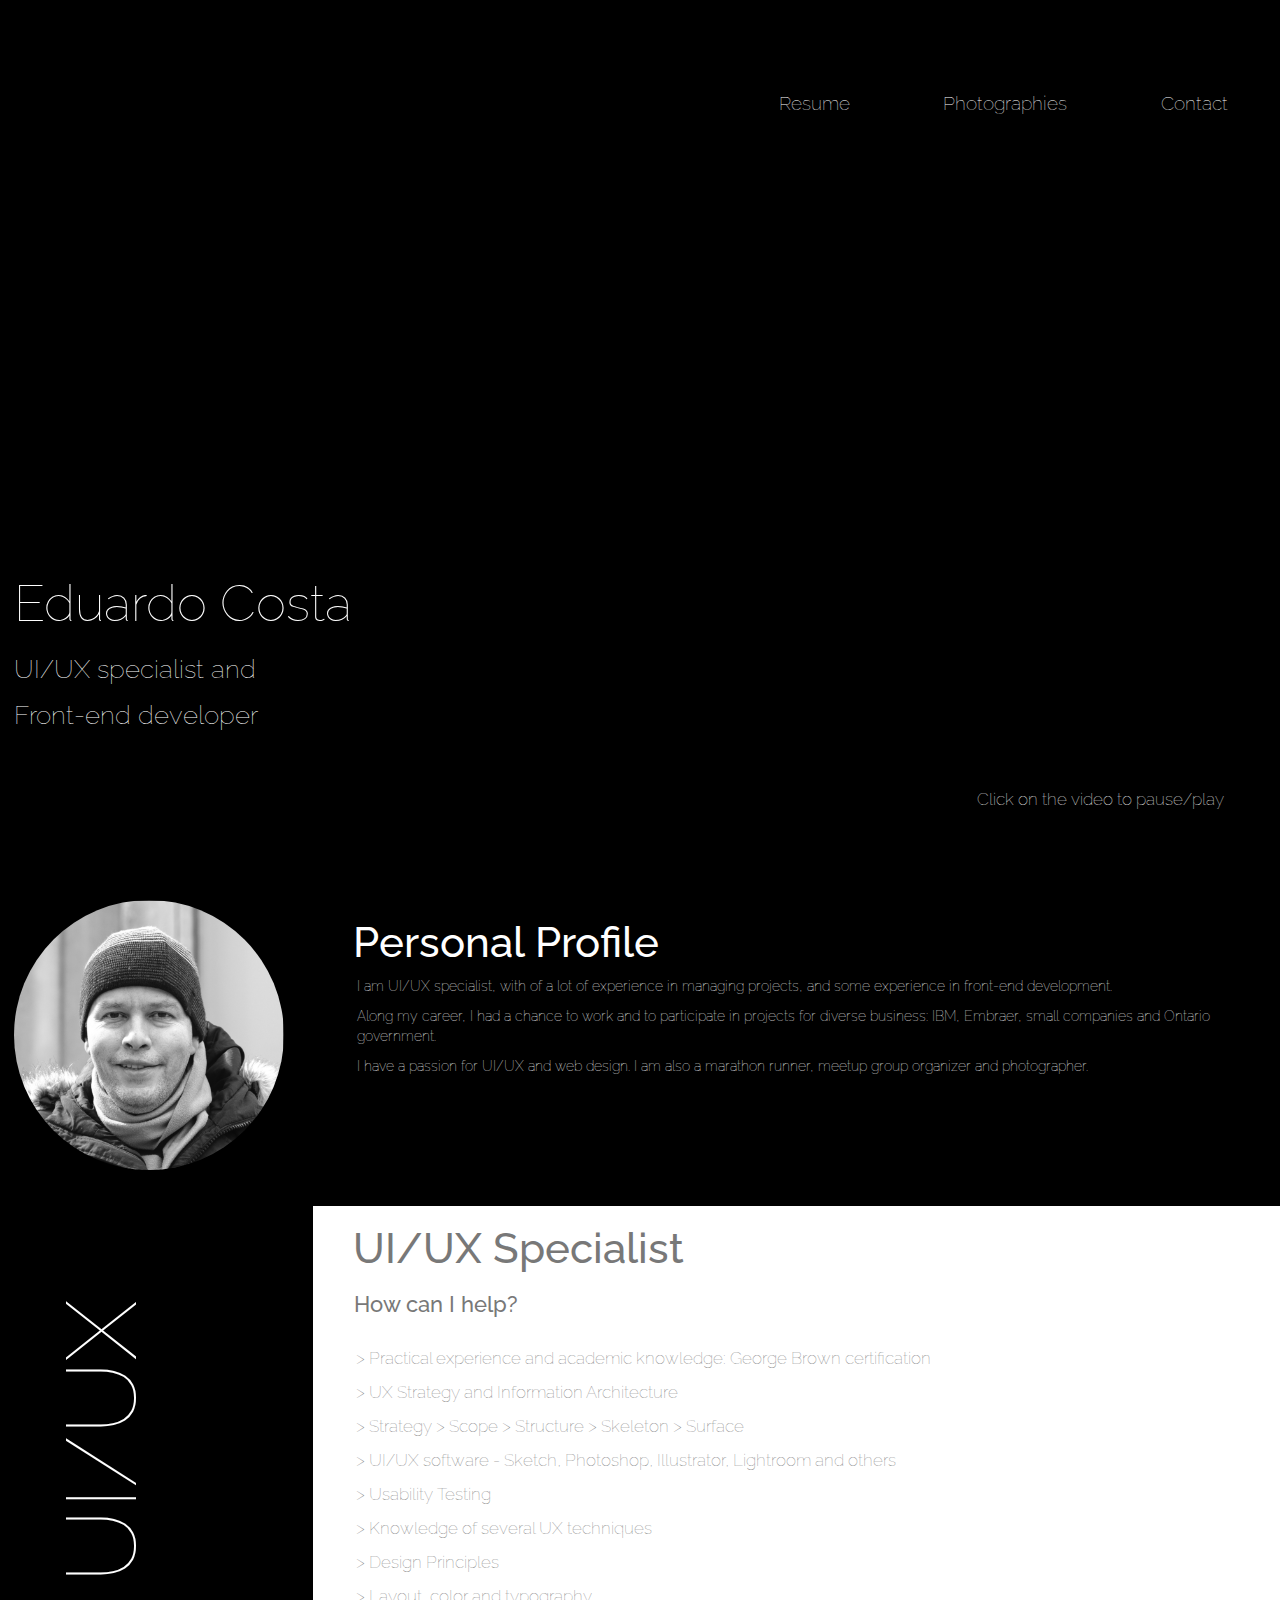
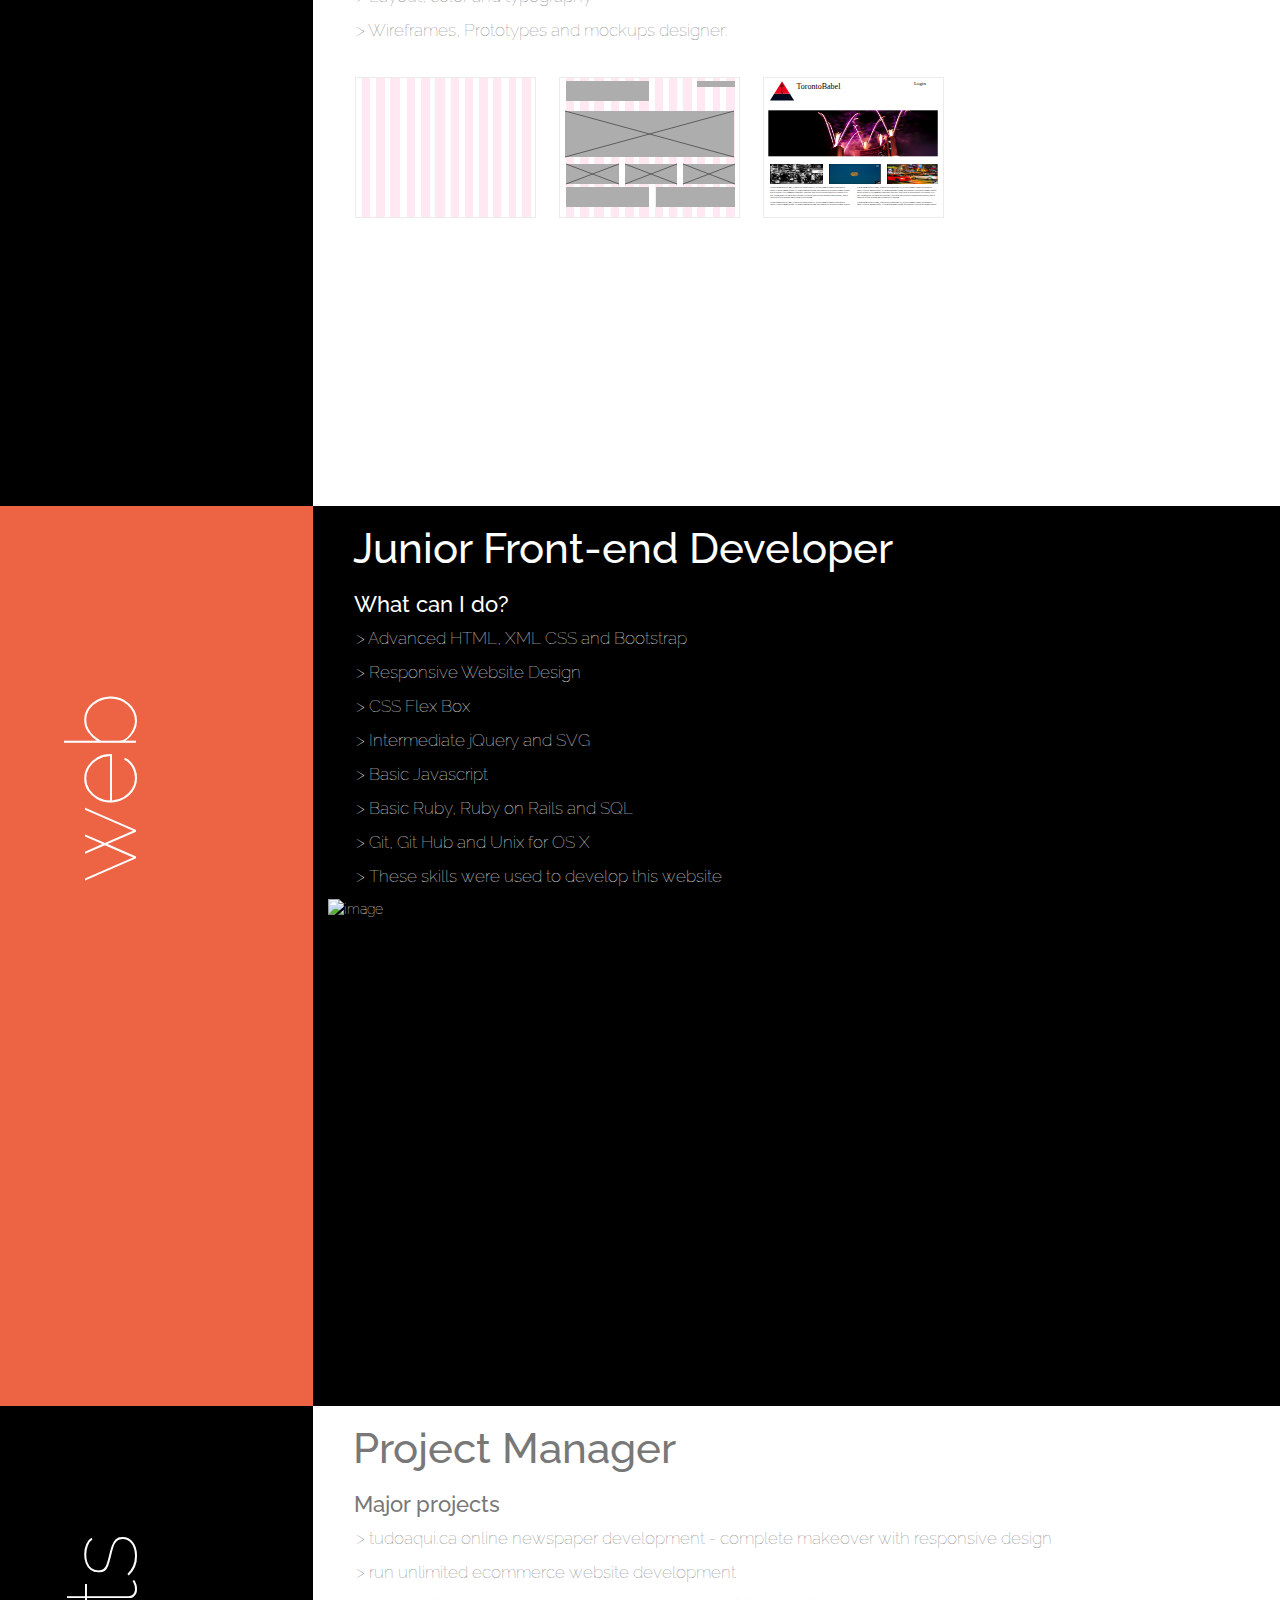
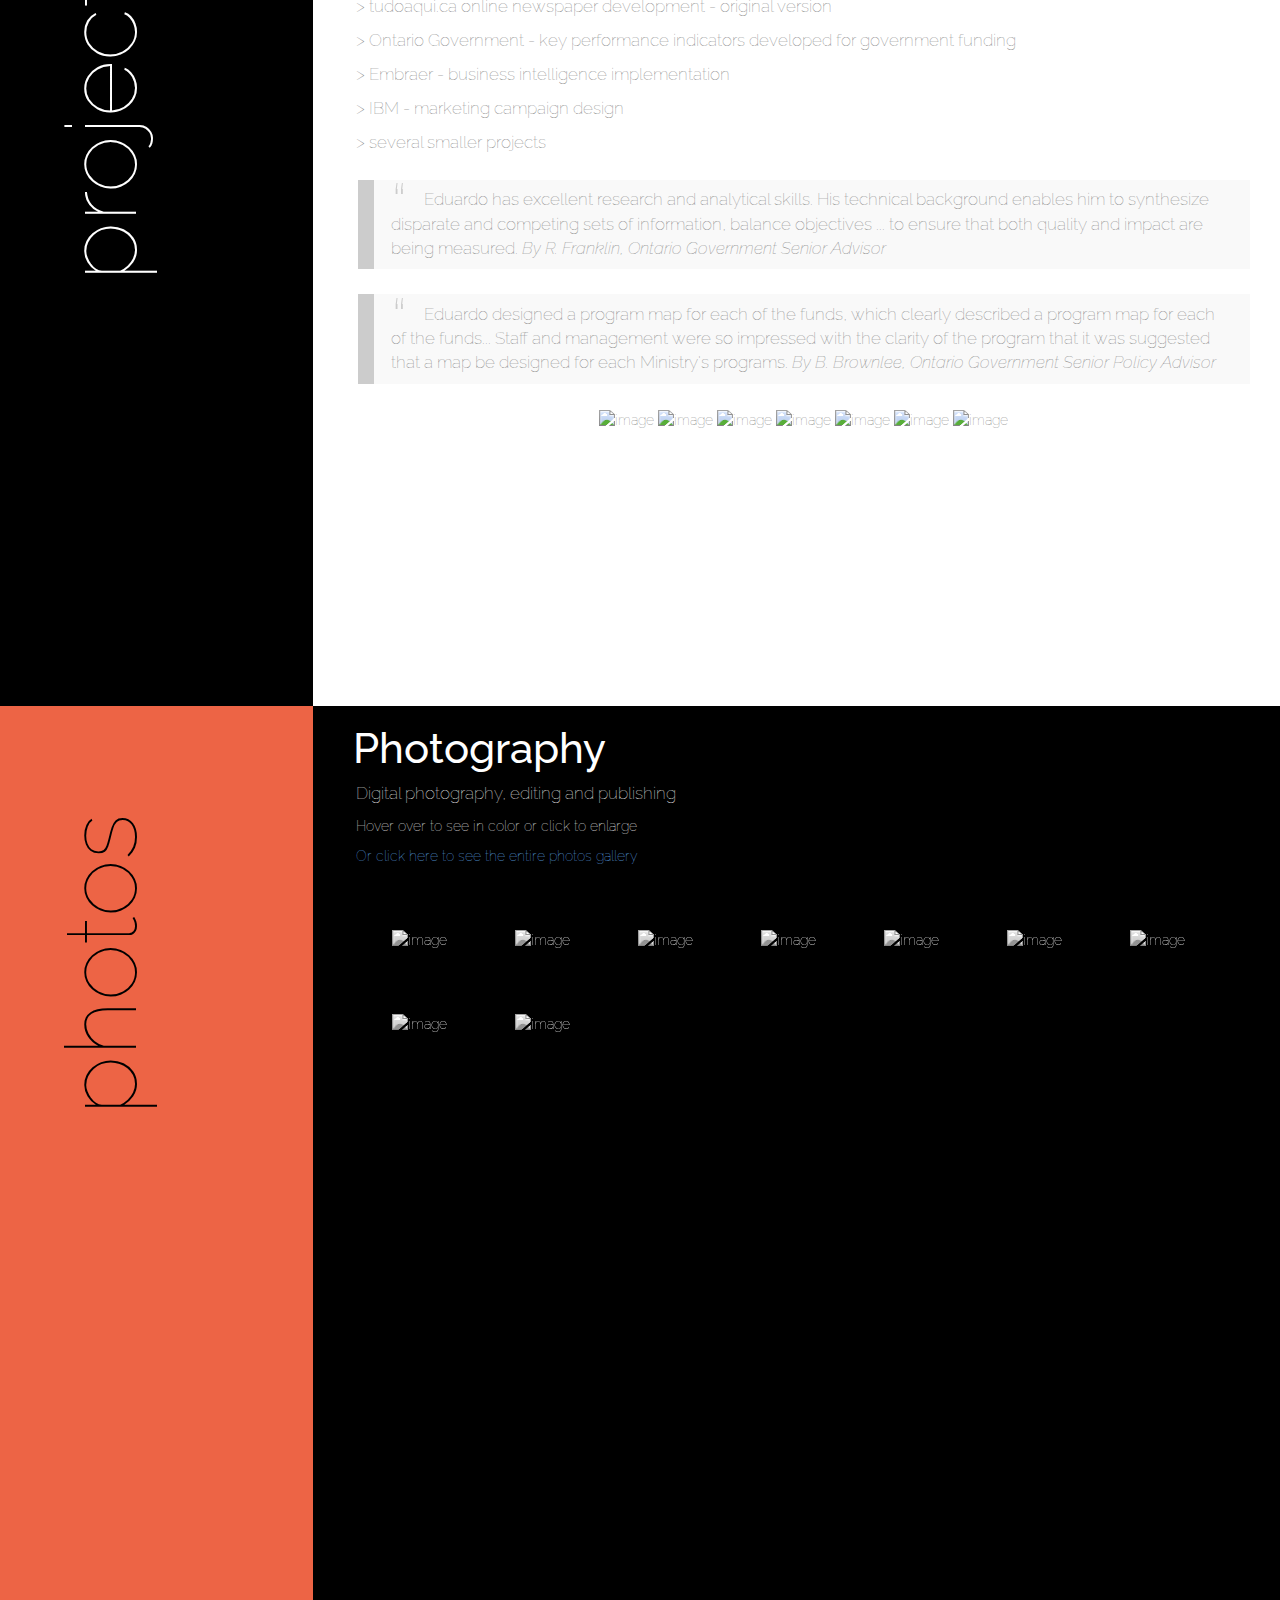
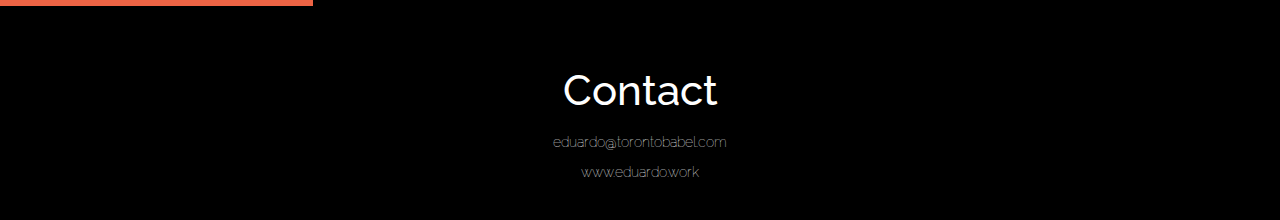
==== index.html @ 37582f2c "Final versions of index.html and photography.html" ====
<!DOCTYPE html PUBLIC "-//W3C//DTD XHTML 1.0 Transitional//EN" "http://www.w3.org/TR/xhtml1/DTD/xhtml1-transitional.dtd">
<html xmlns="http://www.w3.org/1999/xhtml">
<head>
<meta http-equiv="Content-Type" content="text/html; charset=UTF-8" />
<meta name="viewport" content="width=device-width, initial-scale=1.0">

<script src="https://maxcdn.bootstrapcdn.com/bootstrap/3.3.7/js/bootstrap.min.js" integrity="sha384-Tc5IQib027qvyjSMfHjOMaLkfuWVxZxUPnCJA7l2mCWNIpG9mGCD8wGNIcPD7Txa" crossorigin="anonymous"></script>

<script src="https://ajax.googleapis.com/ajax/libs/jquery/3.1.1/jquery.min.js"></script>

<script src="js/main.js"></script>
<script src="js/photos.js"></script>
<script src="js/modals.js"></script>

<!-- <link rel="stylesheet" type="text/css" href="css/reset.css"> -->
<link rel="stylesheet" type="text/css" href="css/normalize.css">

<link rel="stylesheet" type="text/css" href="https://maxcdn.bootstrapcdn.com/bootstrap/3.3.7/css/bootstrap.min.css">
<link rel="stylesheet" type="text/css" href="css/bootstrap.min.css">
<link rel="stylesheet" type="text/css" href="css/stylesIndex.css">

<title>Eduardo Costa</title>
</head>
<body>



<div id="content">


<!-- ============HEADER======================= -->

<header>
	<div id="videoContainer">
		<video autoplay id="bgvid" loop muted>
  		<source src="assets/videos/office2.webm" type="video/webm">
  		<source src="assets/videos/office2.mp4" type="video/mp4">
		</video>		
	</div>
 

<!-- ============NAV======================= --> 
	<div class="navBAR">
		<div class="row">
			<div class="navLink"><a href="resume.html">Resume</a></div>		
			<div class="navLink"><a href="photography.html">Photographies</a></div>
			<div class="navLink"><a href="#contact">Contact</a></div> 		
		</div>
	</div> 
	
	<div id="titles">
		<p id="namePro">Eduardo Costa</p>
		<p class="nameTitlePro">UI/UX specialist and</p>
		<p class="nameTitlePro">Front-end developer</p>
	</div>
	
	<div id="playvid">Click on the video to pause/play</div>
</header>

<!-- ============PROFILE======================= -->

<section>	
<div class="container">	  
    <div class="row">
	    <div class="col-md-3" id="aside1">
			<img class="img-circle img-responsive" alt="profile" src="assets/images/profile2b.png"/>
		</div> 
		
		<div class="col-md-9" id="page-profile">
			<h2>Personal Profile</h2> 
				<div class="profileText"> 
					<p>I am UI/UX specialist, with of a lot of experience in managing projects, and some experience in front-end development.</p>
					<p>Along my career, I had a chance to work and to participate in projects for diverse business: IBM, Embraer, small companies and Ontario government.</p>
					<p>I have a passion for UI/UX and web design. I am also a marathon runner, meetup group organizer and photographer.</p> 
	        	</div>
	    </div> 
    </div> 
</did>

</section> 
    <!-- profile ends -->
    <!-- UI/UX begins -->
    

 
    
<section>


<div class="container">    
	<div class="row">
		<div class="col-md-3 forceHide" id="aside2"> 	
								<div class="forceHide"><svg width="100%" viewBox="0 0 500 800"><text x="-375" y="230" fill="white" font-size = "150" transform="rotate(-90,100,100)">UI/UX</text></svg></div>
		</div>



		<div class="col-md-9" id="page-UX"> 	
		 
	        			<h2>UI/UX Specialist</h2>
							  <h3>How can I help?</h3>
		</br>
							  <p class="keywords">> Practical experience and academic knowledge: George Brown certification</p>
							  <p class="keywords">> UX Strategy and Information Architecture</p>
							  
							  <p class="keywords">> Strategy > Scope > Structure > Skeleton > Surface</p>
							  <p class="keywords">> UI/UX software - Sketch, Photoshop, Illustrator, Lightroom and others</p>	
							  
							  <p class="keywords">> Usability Testing</p>								  	
							  <p class="keywords">> Knowledge of several UX techniques</p>					     	

							  <p class="keywords">> Design Principles</p>
							  <p class="keywords">> Layout, color and typography</p>						  
							  <p class="keywords">> Wireframes, Prototypes and mockups designer:</p>
							  <img id="wireframe" src="assets/images/wireframe.svg" alt="image">
							  <img id="wireframe2" src="assets/images/wireframe2.svg" alt="image">
							  <img id="prototype" src="assets/images/prototype.svg" alt="image">
							  </br>
				   		

							  </br>
				   		  

	  </div>

	</div>
</div>
</section>
  
    <!-- UI/UX ends -->   
    <!-- Web begins -->
    



<section>
<div class="container">    
	<div class="row">
		<div class="col-md-3 col-sm-12 col-sx-12" id="aside3"> 	
		<svg width="100%" viewBox="0 0 500 800"><text x="-375" y="230" fill="white" font-size = "150" transform="rotate(-90,100,100)">web</text></svg>
		</div>
	
		<div class="col-md-9 col-sm-12 col-sx-12" id="page-web"> 	
		    <h2>Junior Front-end Developer</h2>
	        <h3>What can I do?</h3>
	        
				<p class="keywords">> Advanced HTML, XML CSS and Bootstrap</p>
				<p class="keywords">> Responsive Website Design</p>				
				<p class="keywords">> CSS Flex Box</p>											  	
				<p class="keywords">> Intermediate jQuery and SVG</p>
				<p class="keywords">> Basic Javascript</p>
				<p class="keywords">> Basic Ruby, Ruby on Rails and SQL</p>				
				<p class="keywords">> Git, Git Hub and Unix for OS X</p>												     	
				<p class="keywords">> These skills were used to develop this website</p>
	        
				<img id="icons" class="img-responsive" src="assets/images/icons.svg" alt="image">
		          
		</div>

	</div>
</div>
</section>







  <!-- Web ends -->
  
  <!-- Project begins -->


<section>
<div class="container">    
	<div class="row">
		<div class="col-md-3" id="aside4"> 	
		<svg width="100%" viewBox="0 0 500 800"><text x="-525" y="230" fill="white" font-size = "150" transform="rotate(-90,100,100)">projects</text></svg>	
		</div>
	
		<div class="col-md-9" id="page-project"> 	
		    <h2>Project Manager</h2>
	        <h3>Major projects</h3> 

				<p class="keywords">> tudoaqui.ca online newspaper development - complete makeover with responsive design</p>	
				<p class="keywords">> run unlimited ecommerce website development</p>	
				<p class="keywords">> tudoaqui.ca online newspaper development - original version</p>	
				<p class="keywords">> Ontario Government - key performance indicators developed for government funding</p>	
				<p class="keywords">> Embraer - business intelligence implementation</p>
				<p class="keywords">> IBM - marketing campaign design</p>					
				<p class="keywords">> several smaller projects</p>	
 
 
 
        
	        <blockquote>Eduardo has excellent research and analytical skills. His technical background enables him to synthesize disparate and competing sets of information, balance objectives ... to ensure that both quality and impact are being measured. <cite>By R. Franklin, Ontario Government Senior Advisor</cite></blockquote>
	        
	        <blockquote>Eduardo designed a program map for each of the funds, which clearly described a program map for each of the funds... Staff and management were so impressed with the clarity of the program that it was suggested that a map be designed for each Ministry's programs. <cite>By B. Brownlee, Ontario Government Senior Policy Advisor</cite></blockquote>
	       
			<div class="row projectImagesGroup">
				<img class="projectImages" src="assets/images/cardSorting.jpg" alt="image">
				<img class="projectImages" src="assets/images/tudoaqui.png" alt="image">
				<img class="projectImages" src="assets/images/icelandOne.png" alt="image">
				<img class="projectImages" src="assets/images/calc.png" alt="image">
				<img class="projectImages" src="assets/images/salao.png" alt="image">
				<img class="projectImages" src="assets/images/wot.png" alt="image">
				<img class="projectImages" src="assets/images/rununlimited.png" alt="image">				
				
				
				
				
				
				
			</div>
	        
<!-- 	        <blockquote>His professional attitude was marked by enthusiasm and objectivity, delivering works designated to him quickly and with quality.	          <cite>By N. Salgado, Embraer Corporate Planning Director</cite></blockquote> -->
        
	        
	        		          
		</div>

	</div>
</div>

</section>    

 <!-- Project ends -->
  
 <!-- photography begins -->

 
 
<section>

<div class="container">    
	<div class="row">
		<div class="col-md-3" id="aside5"> 	
			<svg width="100%" viewBox="0 0 500 800"><text x="-425" y="230" fill="black" font-size = "150" transform="rotate(-90,100,100)">photos</text></svg>	          
		</div>
	
		<div class="col-md-9"> 	
			   
		  <div class="container">
			  <div class="row">
			    <div class="col-md-9" id="page-photo"> 	  
					<h2>Photography</h2>
		
					<p class="keywords">Digital photography, editing and publishing</p>
		
					<p id="photoInstruction">Hover over to see in color or click to enlarge</p>
					<p id="linkToGallery"><a href="photography.html">Or click here to see the entire photos gallery</a></p>
		
		
					<div id="galleryB">
						<img class="photoA photos PhotosOneColumn" id="myImg1" src="assets/portfolio/selected/_DSC5701.jpg" alt="image">
						<div id="myModal1" class="modal">
						  <span class="close">&times;</span>
						  <img class="modal-content" id="img01">
						  <div id="caption"></div>
						</div>
						
						<img class="photoB photos PhotosOneColumn" id="myImg2" src="assets/portfolio/selected/_DSC0472.jpg" alt="image">
						<div id="myModal2" class="modal">
						  <span class="close">&times;</span>
						  <img class="modal-content" id="img02">
						  <div id="caption2"></div>
						</div>
						
						<img class="photoA photos PhotosOneColumn" id="myImg3" src="assets/portfolio/selected/_DSC2392.jpg" alt="image">
						<div id="myModal3" class="modal">
						  <span class="close">&times;</span>
						  <img class="modal-content" id="img03">
						  <div id="caption3"></div>
						</div>
						
						<img class="photoB photos PhotosOneColumn" id="myImg4" src="assets/portfolio/selected/IMG_6003.jpg" alt="image">
						<div id="myModal4" class="modal">
						  <span class="close">&times;</span>
						  <img class="modal-content" id="img04">
						  <div id="caption4"></div>
						</div>
						
						<img class="photoA photos PhotosOneColumn" id="myImg5" src="assets/portfolio/selected/_DSC1228.jpg" alt="image">
						<div id="myModal5" class="modal">
						  <span class="close">&times;</span>
						  <img class="modal-content" id="img05">
						  <div id="caption5"></div>
						</div>
						
						<img class="photoB photos PhotosOneColumn" id="myImg6" src="assets/portfolio/selected/_DSC5773.jpg" alt="image">
						<div id="myModal6" class="modal">
						  <span class="close">&times;</span>
						  <img class="modal-content" id="img06">
						  <div id="caption6"></div>
						</div>
						
						<img class="photoA photos PhotosOneColumn" id="myImg7" src="assets/portfolio/selected/_DSC1937.jpg" alt="image">
						<div id="myModal7" class="modal">
						  <span class="close">&times;</span>
						  <img class="modal-content" id="img07">
						  <div id="caption7"></div>
						</div>
						
						<img class="photoB photos PhotosOneColumn" id="myImg8" src="assets/portfolio/selected/_DSC2654.jpg" alt="image">
						<div id="myModal8" class="modal">
						  <span class="close">&times;</span>
						  <img class="modal-content" id="img08">
						  <div id="caption8"></div>
						</div>
						
						<img class="photoA photos PhotosOneColumn" id="myImg9" src="assets/portfolio/selected/Imagem170.jpg" alt="image">
						<div id="myModal9" class="modal">
						  <span class="close">&times;</span>
						  <img class="modal-content" id="img09">
						  <div id="caption9"></div>
						</div>
				   </div>
		  		</div> 
		    </div> 
		  </div> 
					          
		</div>
	</div>
	</div>
</div>
 
</section>
  

   
 


  
<script src="js/modals.js"></script>  
   
<!-- photography ends -->



  
<!--   footer begins -->
 <footer> 
		  <div class="container">
			  <div class="row">	 
		        <h2 class="section-title">Contact</h2> 
				
				<p>eduardo@torontobabel.com</p> 
			    <p>www.eduardo.work</p> 
				<a name="contact"></a> 
			  </div> 
		  </div>
 </footer>
<!--   footer ends -->


</div>
</body>
</html>
---- css/stylesIndex.css ----
/* =========FONT AND GENERAL===========	 */
@import url('https://fonts.googleapis.com/css?family=Raleway');
h2 {margin-left: 0.61em !important; font-size: 3em;}
h3 {font-size: 1.6em; margin-left: 1.2em;}
body {font-family: 'Raleway', sans-serif; font-weight: 100; color: white; background-color: black;}

#profile-title {margin-bottom: 1vh;}
html, body, #content {overflow-x:hidden !important; width: 100%;}

/* unvisited link */
a:link {
    color: white;
}

/* visited link */
a:visited {
    color: white;
}

/* mouse over link */
a:hover {
    color: #0092ff;
}

/* selected link */
a:active {
    color: #d000ff;
}

/* =========HEADER===========	 */
header {width: 100vw; height: 100vh; position: relative;}
#videoContainer {position: relative; -webkit-filter: grayscale(100%); filter: grayscale(100%);}
video { 
    position: relative;
    top: 50%;
    left: 50%;
    width: 100vw;
    height: 100vh;
    transform: translateX(-50%) translateY(0%);
    transition: 1s opacity;}

/* =========NAVIGATION and PLAY===========	 */
.navBAR {color:white; background-color: rgba(0, 0, 0, 0.7);  width: 45vw; z-index: 100; position: relative; top: -90vh; right: -55vw;}
.navLink {display: inline; font-size: 1.5vw; padding-left: 7vw; padding-right: 0vw; padding-bottom: 1vh; color:white;}
#playvid {display: block; position: relative; left: 75vw; top: -40vh; z-index: 3; margin:1em; font-size: 1.2em;}

/* =========NAME AND TITLE===========	 */
#titles {background-color: rgba(0, 0, 0, 0.77); width: 30vw; margin: 0; padding-bottom: 2em; position: relative; top: -40vh; padding-left: 1em;}
#namePro {background-color: transparent; font-size: 4vw; text-align: left;}
.nameTitlePro {background-color: transparent; font-size: 2vw; color: #ffffff; text-align: left;}

/* =========ASIDES===========	 */
.img-circle {border-radius: 50%; height: 30vh; display: block; margin-left: auto; margin-right: auto;}
#aside1, #page-profile  {height: 34vh;}

#aside2 {height: 100vh; background-color: black; margin: 0; padding: 0;}
#page-UX {height: 100vh; background-color: white; margin: 0; color: #787878;}

#aside3 {height: 100vh; background-color: #ed6445; margin: 0; padding: 0;}
#page-web {height: 100vh; background-color: black; margin: 0; }

#aside4 {height: 100vh; background-color: black; margin: 0; padding: 0;}
#page-project {height: 100vh; background-color: white; margin: 0; color: #787878;}

#aside5 {height: 100vh; background-color: #ed6445; margin: 0; padding: 0;}
#page-photo {height: 100vh; background-color: black; margin: 0;}

/* =========ALTERNATIVE TO ASIDES FOR SMALLER SCREENS===========	 */
#aside2ALT {display: none;}
#aside3ALT {display: none;}
#aside4ALT {display: none;}
#aside5ALT {display: none;}

/* =========SECTIONS - GENERAL===========	 */
.container {width: 100vw !important; margin: 0 !important; padding: 0 !important;}
.keywords {font-size: 1.2em; margin-left: 1.7em;}

/* =========PROFILE SECTION===========	 */
.profileText { font-size: 1em; margin-left: 2.1em; margin-right: 2.1em;}

/* =========UI/UX SECTION===========	 */
#wireframe {margin-left: 1.3em;}

/* =========WEB SECTION===========	 */


/* =========PROJECT SECTION===========	 */
blockquote {
  font-size: 1.2em;
  background: #f9f9f9;
  border-left: 1em solid #ccc;
  margin: 1.5em 1.8em;
  padding: 0.5em 1em;
  quotes: "\201C""\201D";
}
blockquote:before {
  color: #ccc;
  content: open-quote;
  font-size: 4em;
  line-height: 0.1em;
  margin-right: 0.25em;
  vertical-align: -0.4em;
}

/* Setting category divs to have a css property of display:inline-block, they will obey the text-align: center rule of the container. */
.projectImagesGroup { text-align: center;}
.projectImages {max-width: 9vw; display:inline-block;}

/* =========PHOTOGRAPHY SECTION===========	 */
.photoA {width: 15vw; margin-left: 5vw; margin-bottom: 5vw;}
.photoB {width: 15vw; margin-left: 5vw; margin-bottom: 5vw;}
.photos {-webkit-filter: grayscale(100%); filter: grayscale(100%);}
#photoInstruction {margin-left: 2em; display: block;}
#linkToGallery {margin-left: 2em; display: block; margin-bottom: 7.1vh;}

/* unvisited link */
#linkToGallery a:link {
    color: #6bbfff;
}

/* visited link */
#linkToGallery a:visited {
    color: #6bbfff;
}

/* mouse over link */
#linkToGallery a:hover {
    color: #0092ff;
}

/* selected link */
#linkToGallery a:active {
    color: #d000ff;
}

/* =========PHOTOGRAPHY MODAL===========	 */

#myImg {
    border-radius: 5px;
    cursor: pointer;
    transition: 0.3s;
}

#myImg:hover {opacity: 0.7;}

/* The Modal (background) */
.modal {
    display: none; /* Hidden by default */
    position: fixed; /* Stay in place */
    z-index: 1; /* Sit on top */
    padding-top: 100px; /* Location of the box */
    left: 0;
    top: 0;
    width: 100%; /* Full width */
    height: 100%; /* Full height */
    overflow: auto; /* Enable scroll if needed */
    background-color: rgb(0,0,0); /* Fallback color */
    background-color: rgba(0,0,0,0.9); /* Black w/ opacity */
}

/* Modal Content (image) */
.modal-content {
    margin: auto;
    display: block;
    width: 80%;
    max-width: 700px;
}

/* Caption of Modal Image */
#caption {
    margin: auto;
    display: block;
    width: 80%;
    max-width: 700px;
    text-align: center;
    color: #ccc;
    padding: 10px 0;
    height: 150px;
}

/* Add Animation */
.modal-content, #caption {    
    -webkit-animation-name: zoom;
    -webkit-animation-duration: 0.6s;
    animation-name: zoom;
    animation-duration: 0.6s;
}

@-webkit-keyframes zoom {
    from {-webkit-transform:scale(0)} 
    to {-webkit-transform:scale(1)}
}

@keyframes zoom {
    from {transform:scale(0)} 
    to {transform:scale(1)}
}

/* The Close Button */
.close {
    position: absolute;
    top: 15px;
    right: 35px;
    color: #ffffff;
    font-size: 40px;
    font-weight: bold;
    transition: 0.3s;
}

.close:hover,
.close:focus {
    color: #fcfbfb;
    text-decoration: none;
    cursor: pointer;
}

/* 100% Image Width on Smaller Screens */
@media only screen and (max-width: 700px){
    .modal-content {
        width: 100%;
    }
}

/* =========FOOTER===========	 */
footer {display: inline-block; text-align: center; position: static; bottom: 2em; background-color: black; width: 100vw; margin-top: 3em; z-index: 5; padding-bottom: 2em;}
footer h2 {margin-bottom: 2vh !important; margin-left: 0vw !important;}

/* =========MEDIA QUERIES===========	 */
@media only screen and (max-width : 768px) {

	.navBAR {display: block; width: 75vw !important; z-index: 100; position: relative; top: -80vh; right: 0vw; padding-right: 10vw;}                                  
   	.navLink {font-size: 3vw;}	
   	#titles {top: -55vh !important; padding-bottom: 1em; width: 45vw;}  		
   	#namePro {font-size: 5vw;}
   	.nameTitlePro {font-size: 3vw;}
    #playvid {position: relative; left: 30vw; top: -55vh; font-size: 1em;}   	
h2 {font-size: 2.3em; margin-left: 0.75em !important;}
.profileText {margin-left: 2em; margin-right: 2.1em;}
	.img-circle {margin-top: 5vh;}

	#aside2 {display: none !important;}
	.forceHide {display: none !important;}
	#aside3 {display: none;}
	#aside4 {display: none;}
	#aside5 {display: none;}
	.keywords {font-size: 1em; margin-left: 1.7em;}	
	.PhotosOneColumn {display: block; width: 100vw;}
	#aside1 {height: auto; margin-top: -6em; margin-bottom: 2em;}
	#page-profile  {height: auto;}
	h2 {margin-left: 1em; padding-top: 1em;}
	.projectImagesGroup, .projectImages {display: none;}
	#aside1, #page-profile, #page-UX, #page-web, #page-project, #page-photo {height: auto;}
	footer {margin-top: 1.5em !important;}

}

@media only screen and (min-width : 768px) and (max-width : 992px) {

	.navBAR {display: block; width: 65vw !important; z-index: 100; position: relative; top: -80vh; right: 0vw; padding-right: 10vw;}                                  
   	.navLink {font-size: 2.5vw;}
     #titles {top: -55vh !important; padding-bottom: 1em;}
     .nameTitlePro {} 		
    #playvid {position: relative;  left: 40vw; top: -55vh;}
	.img-circle {margin-top: 5vh;}
	#aside2 {display: none !important;}
	.forceHide {display: none !important;}
	#aside3 {display: none;}
	#aside4 {display: none;}
	#aside5 {display: none;}	
#icons {margin-bottom: 1em !important;}
	
	.PhotosOneColumn {display: block; width: 100vw;}
	#aside1 {height: auto; margin-top: -6em; margin-bottom: 2em;}
	#page-profile  {height: auto;}
	h2 {margin-left: 1em; padding-top: 1em;}
	.projectImagesGroup, .projectImages {display: none;}

}

@media only screen and (min-width : 992px) {

}
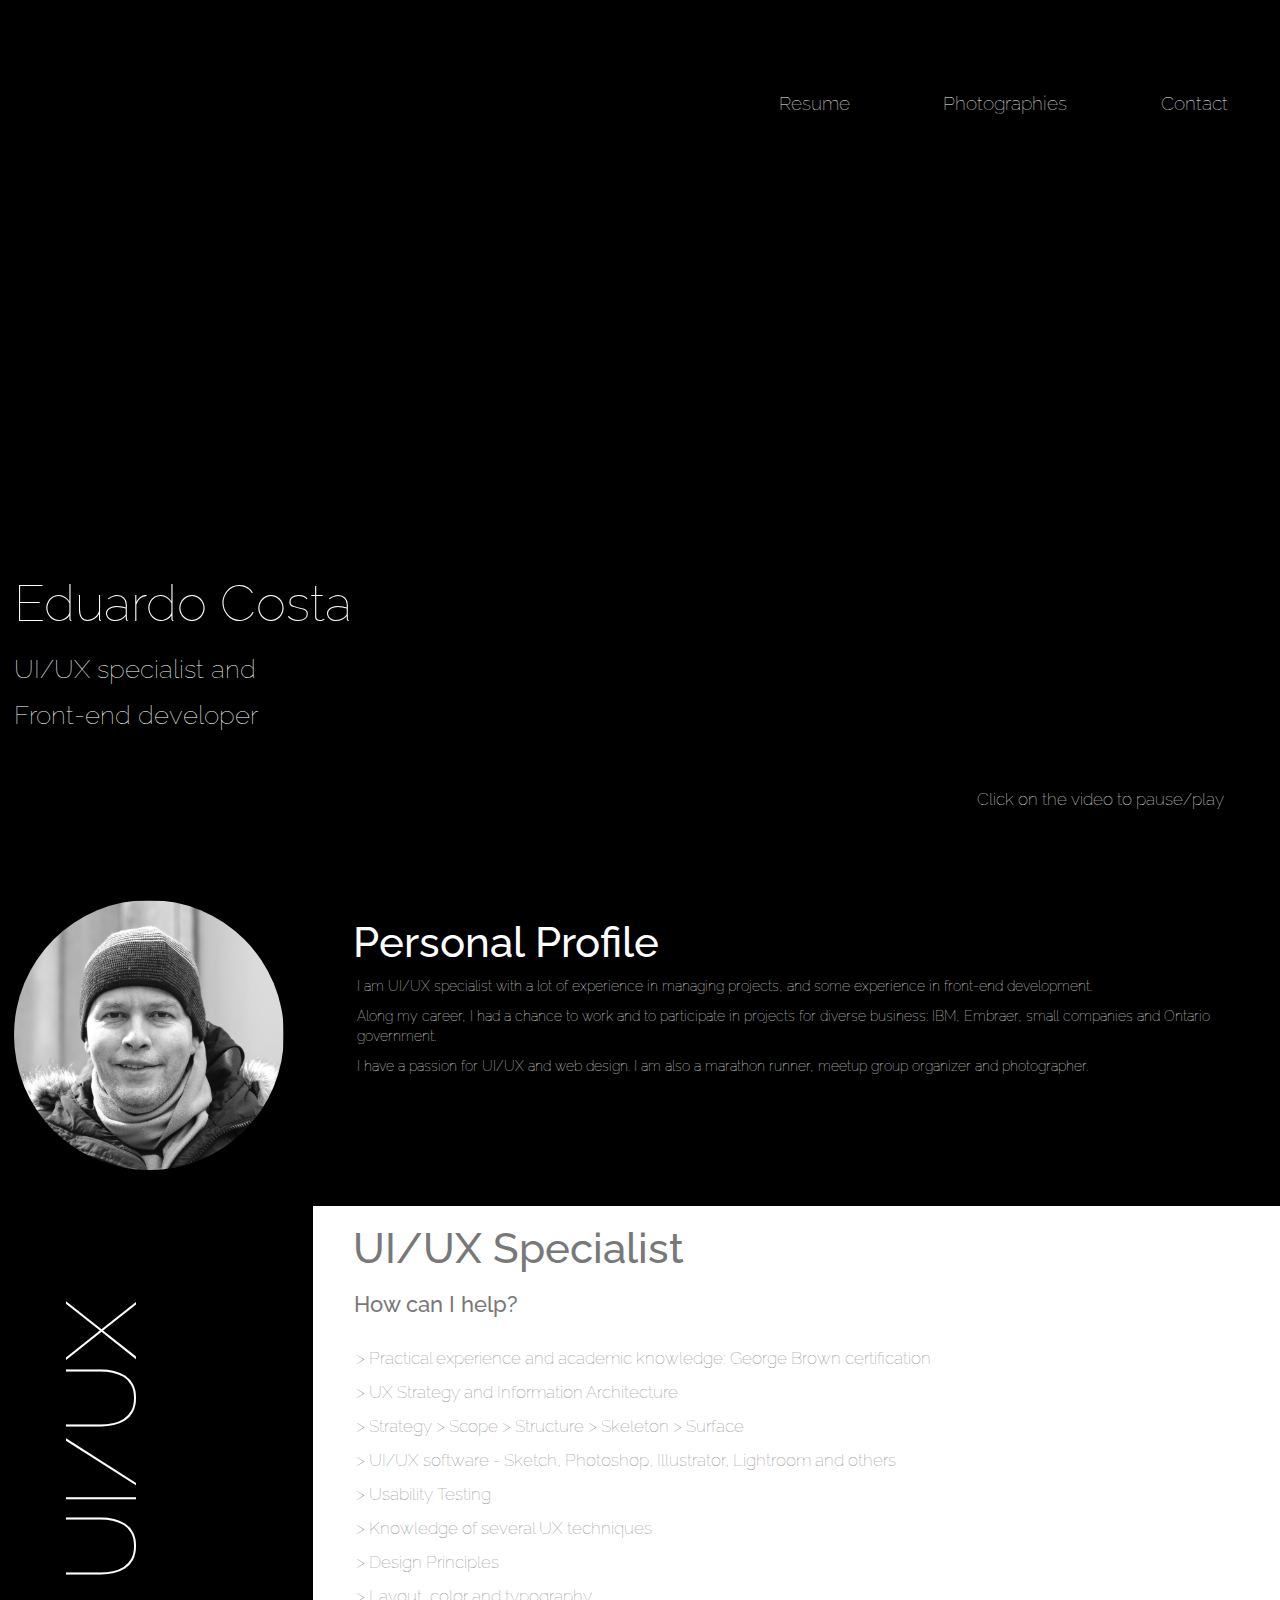
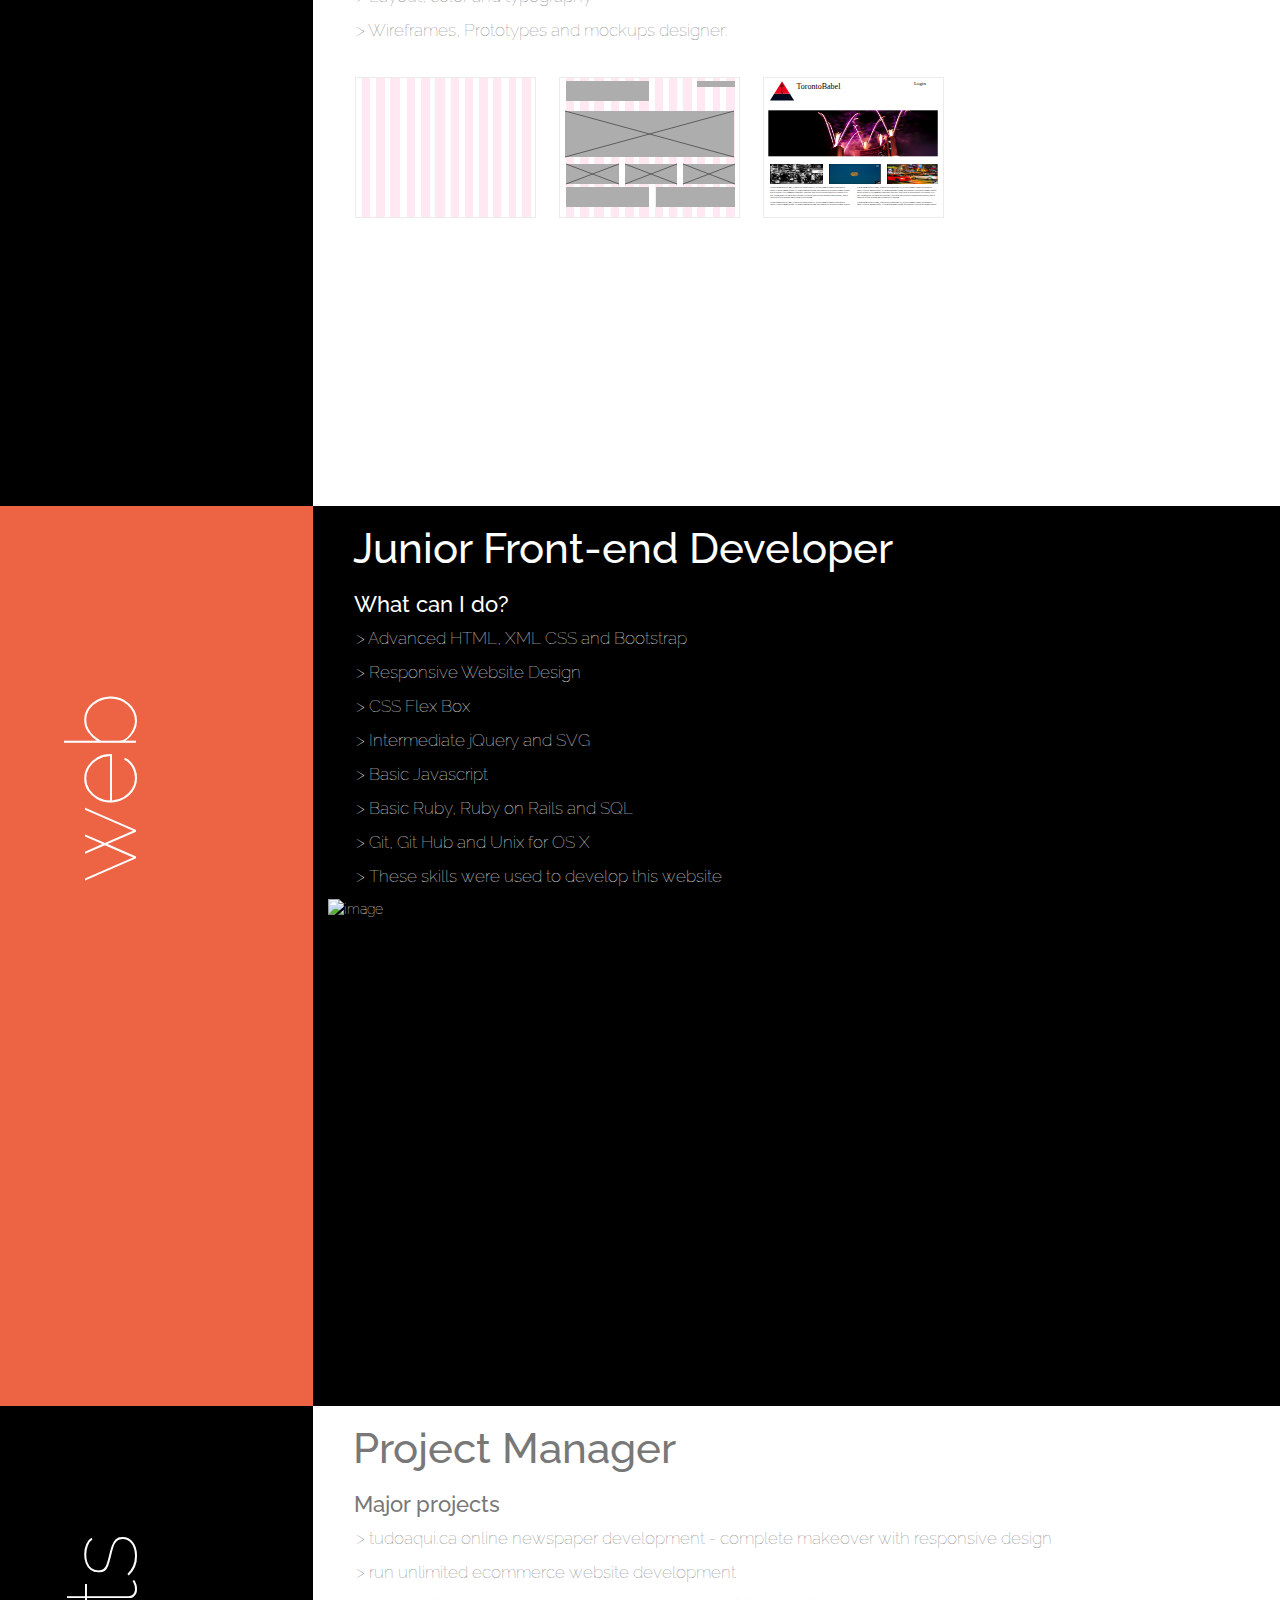
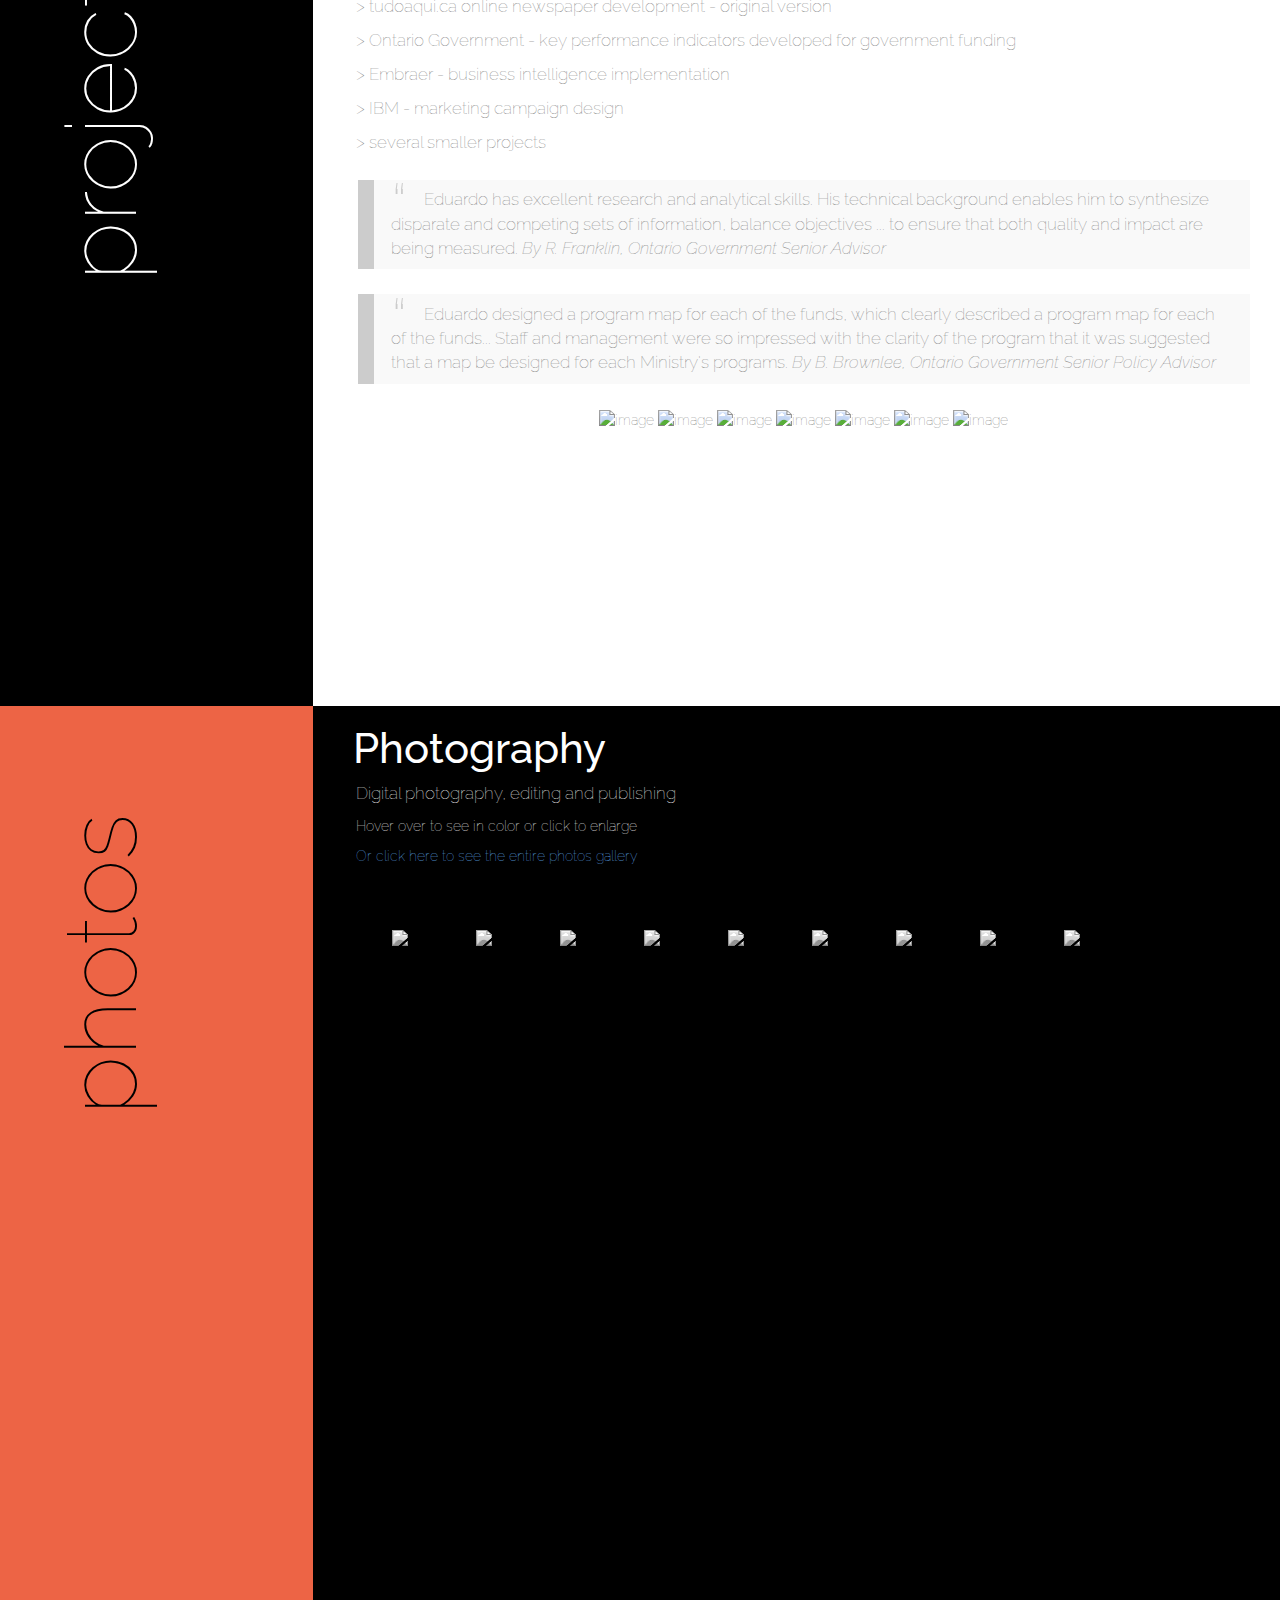
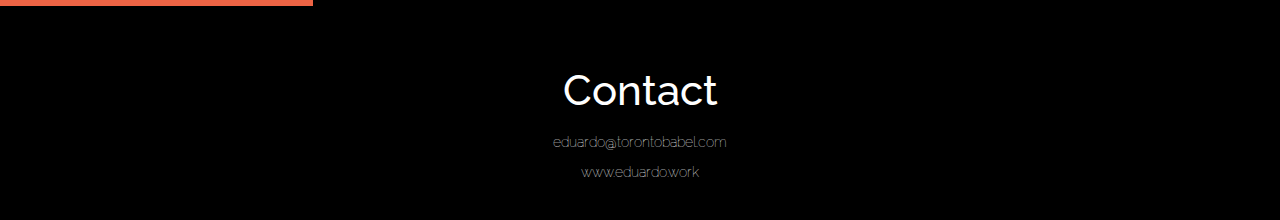
==== commit 1d58bd16: "Final version" ====
--- a/index.html
+++ b/index.html
@@ -19,6 +19,18 @@
 <link rel="stylesheet" type="text/css" href="css/bootstrap.min.css">
 <link rel="stylesheet" type="text/css" href="css/stylesIndex.css">
 
+
+<script>
+	
+$(document).ready(function($) {
+    $("#bgvid").click(function() {
+        this.paused ? this.play() : this.pause();
+    });
+});
+
+</script>
+
+
 <title>Eduardo Costa</title>
 </head>
 <body>
@@ -33,8 +45,8 @@
 <header>
 	<div id="videoContainer">
 		<video autoplay id="bgvid" loop muted>
+  		<source src="assets/videos/office2.mp4" type="video/mp4">
   		<source src="assets/videos/office2.webm" type="video/webm">
-  		<source src="assets/videos/office2.mp4" type="video/mp4">
 		</video>		
 	</div>
  
@@ -69,7 +81,7 @@
 		<div class="col-md-9" id="page-profile">
 			<h2>Personal Profile</h2> 
 				<div class="profileText"> 
-					<p>I am UI/UX specialist, with of a lot of experience in managing projects, and some experience in front-end development.</p>
+					<p>I am UI/UX specialist with a lot of experience in managing projects, and some experience in front-end development.</p>
 					<p>Along my career, I had a chance to work and to participate in projects for diverse business: IBM, Embraer, small companies and Ontario government.</p>
 					<p>I have a passion for UI/UX and web design. I am also a marathon runner, meetup group organizer and photographer.</p> 
 	        	</div>
@@ -253,63 +265,63 @@
 		
 		
 					<div id="galleryB">
-						<img class="photoA photos PhotosOneColumn" id="myImg1" src="assets/portfolio/selected/_DSC5701.jpg" alt="image">
+						<img class="photoA photos PhotosOneColumn" id="myImg1" src="assets/portfolio/selected/_DSC5701.jpg">
 						<div id="myModal1" class="modal">
 						  <span class="close">&times;</span>
 						  <img class="modal-content" id="img01">
 						  <div id="caption"></div>
 						</div>
 						
-						<img class="photoB photos PhotosOneColumn" id="myImg2" src="assets/portfolio/selected/_DSC0472.jpg" alt="image">
+						<img class="photoB photos PhotosOneColumn" id="myImg2" src="assets/portfolio/selected/_DSC0472.jpg">
 						<div id="myModal2" class="modal">
 						  <span class="close">&times;</span>
 						  <img class="modal-content" id="img02">
 						  <div id="caption2"></div>
 						</div>
 						
-						<img class="photoA photos PhotosOneColumn" id="myImg3" src="assets/portfolio/selected/_DSC2392.jpg" alt="image">
+						<img class="photoA photos PhotosOneColumn" id="myImg3" src="assets/portfolio/selected/_DSC2392.jpg">
 						<div id="myModal3" class="modal">
 						  <span class="close">&times;</span>
 						  <img class="modal-content" id="img03">
 						  <div id="caption3"></div>
 						</div>
 						
-						<img class="photoB photos PhotosOneColumn" id="myImg4" src="assets/portfolio/selected/IMG_6003.jpg" alt="image">
+						<img class="photoB photos PhotosOneColumn" id="myImg4" src="assets/portfolio/selected/IMG_6003.jpg">
 						<div id="myModal4" class="modal">
 						  <span class="close">&times;</span>
 						  <img class="modal-content" id="img04">
 						  <div id="caption4"></div>
 						</div>
 						
-						<img class="photoA photos PhotosOneColumn" id="myImg5" src="assets/portfolio/selected/_DSC1228.jpg" alt="image">
+						<img class="photoA photos PhotosOneColumn" id="myImg5" src="assets/portfolio/selected/_DSC1228.jpg">
 						<div id="myModal5" class="modal">
 						  <span class="close">&times;</span>
 						  <img class="modal-content" id="img05">
 						  <div id="caption5"></div>
 						</div>
 						
-						<img class="photoB photos PhotosOneColumn" id="myImg6" src="assets/portfolio/selected/_DSC5773.jpg" alt="image">
+						<img class="photoB photos PhotosOneColumn" id="myImg6" src="assets/portfolio/selected/_DSC5773.jpg">
 						<div id="myModal6" class="modal">
 						  <span class="close">&times;</span>
 						  <img class="modal-content" id="img06">
 						  <div id="caption6"></div>
 						</div>
 						
-						<img class="photoA photos PhotosOneColumn" id="myImg7" src="assets/portfolio/selected/_DSC1937.jpg" alt="image">
+						<img class="photoA photos PhotosOneColumn" id="myImg7" src="assets/portfolio/selected/_DSC1937.jpg">
 						<div id="myModal7" class="modal">
 						  <span class="close">&times;</span>
 						  <img class="modal-content" id="img07">
 						  <div id="caption7"></div>
 						</div>
 						
-						<img class="photoB photos PhotosOneColumn" id="myImg8" src="assets/portfolio/selected/_DSC2654.jpg" alt="image">
+						<img class="photoB photos PhotosOneColumn" id="myImg8" src="assets/portfolio/selected/_DSC2654.jpg">
 						<div id="myModal8" class="modal">
 						  <span class="close">&times;</span>
 						  <img class="modal-content" id="img08">
 						  <div id="caption8"></div>
 						</div>
 						
-						<img class="photoA photos PhotosOneColumn" id="myImg9" src="assets/portfolio/selected/Imagem170.jpg" alt="image">
+						<img class="photoA photos PhotosOneColumn" id="myImg9" src="assets/portfolio/selected/Imagem170.jpg">
 						<div id="myModal9" class="modal">
 						  <span class="close">&times;</span>
 						  <img class="modal-content" id="img09">
--- a/css/stylesIndex.css
+++ b/css/stylesIndex.css
@@ -164,7 +164,7 @@
     margin: auto;
     display: block;
     width: 80%;
-    max-width: 700px;
+    max-width: 100vw;
 }
 
 /* Caption of Modal Image */
@@ -202,15 +202,15 @@
     position: absolute;
     top: 15px;
     right: 35px;
-    color: #ffffff;
-    font-size: 40px;
+    color: white !important;
+    font-size: 100px !important;
     font-weight: bold;
     transition: 0.3s;
 }
 
 .close:hover,
 .close:focus {
-    color: #fcfbfb;
+    color: #ff7dff !important;
     text-decoration: none;
     cursor: pointer;
 }
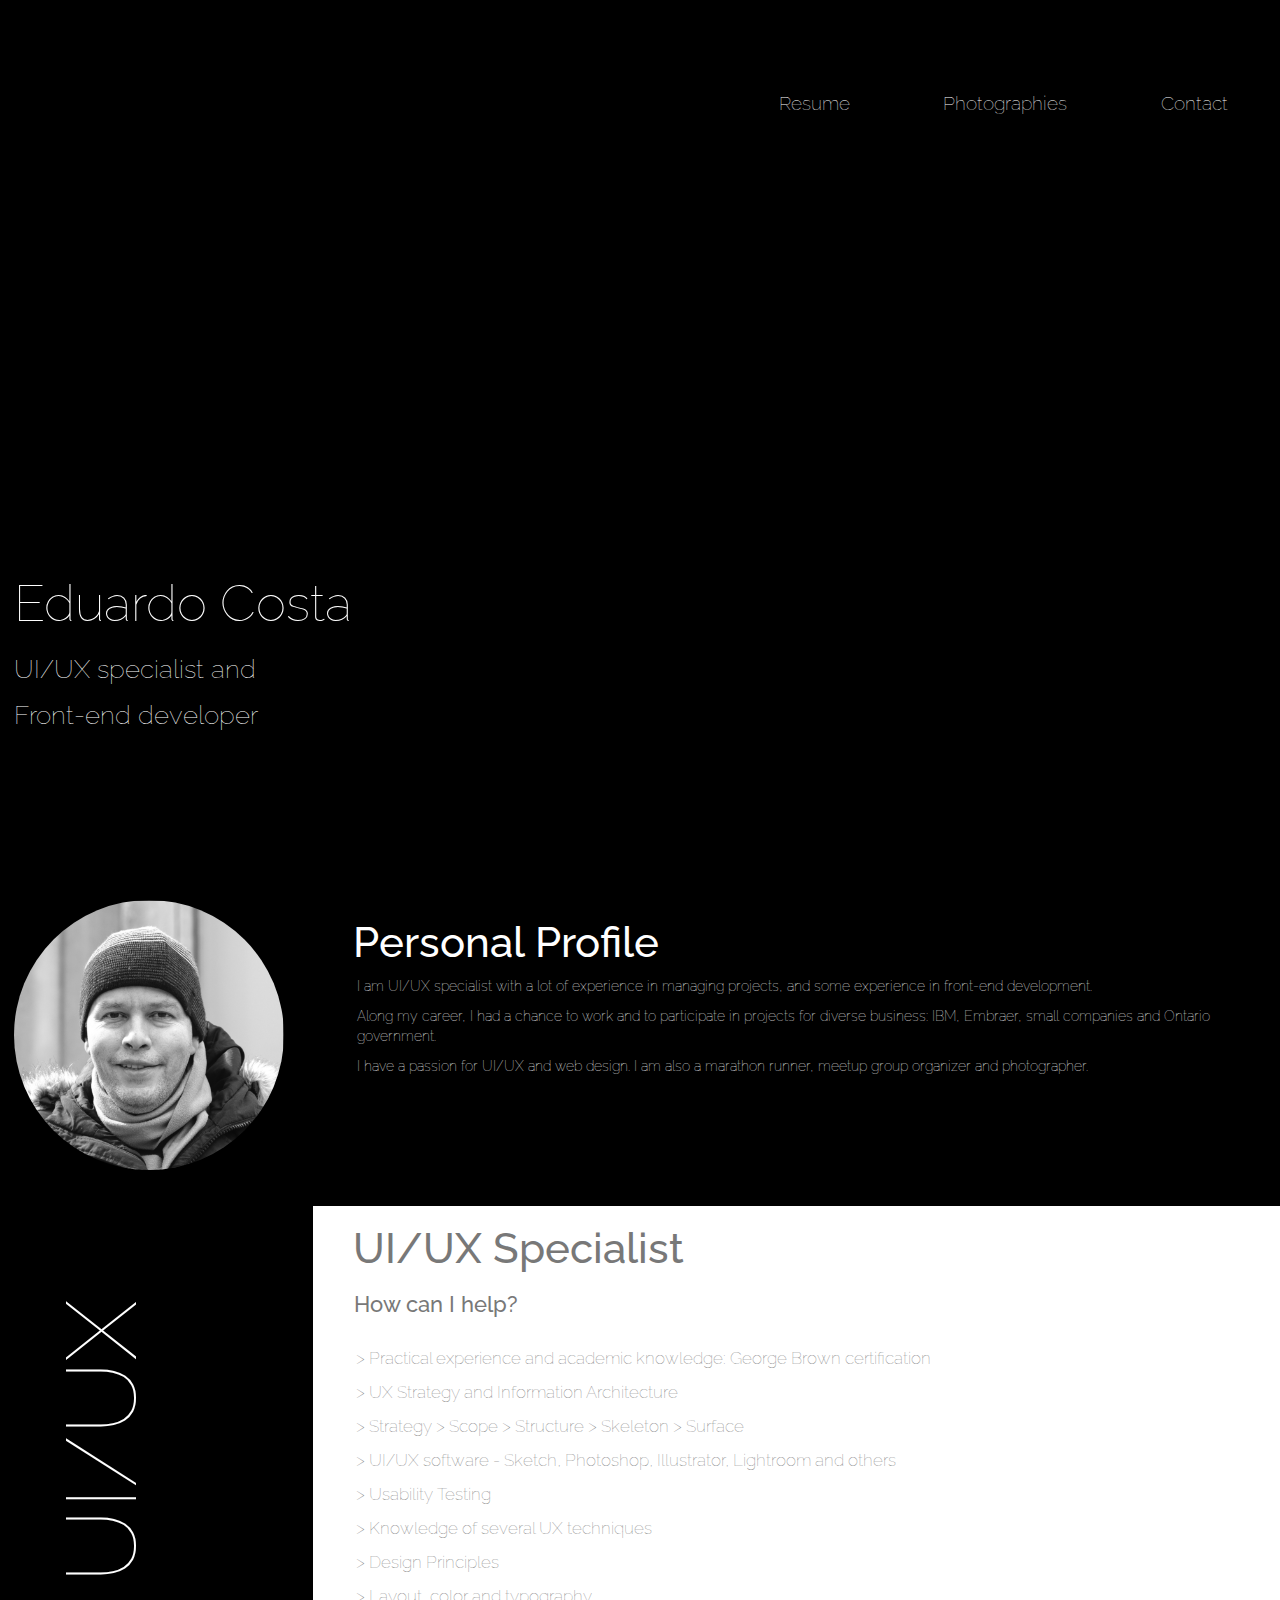
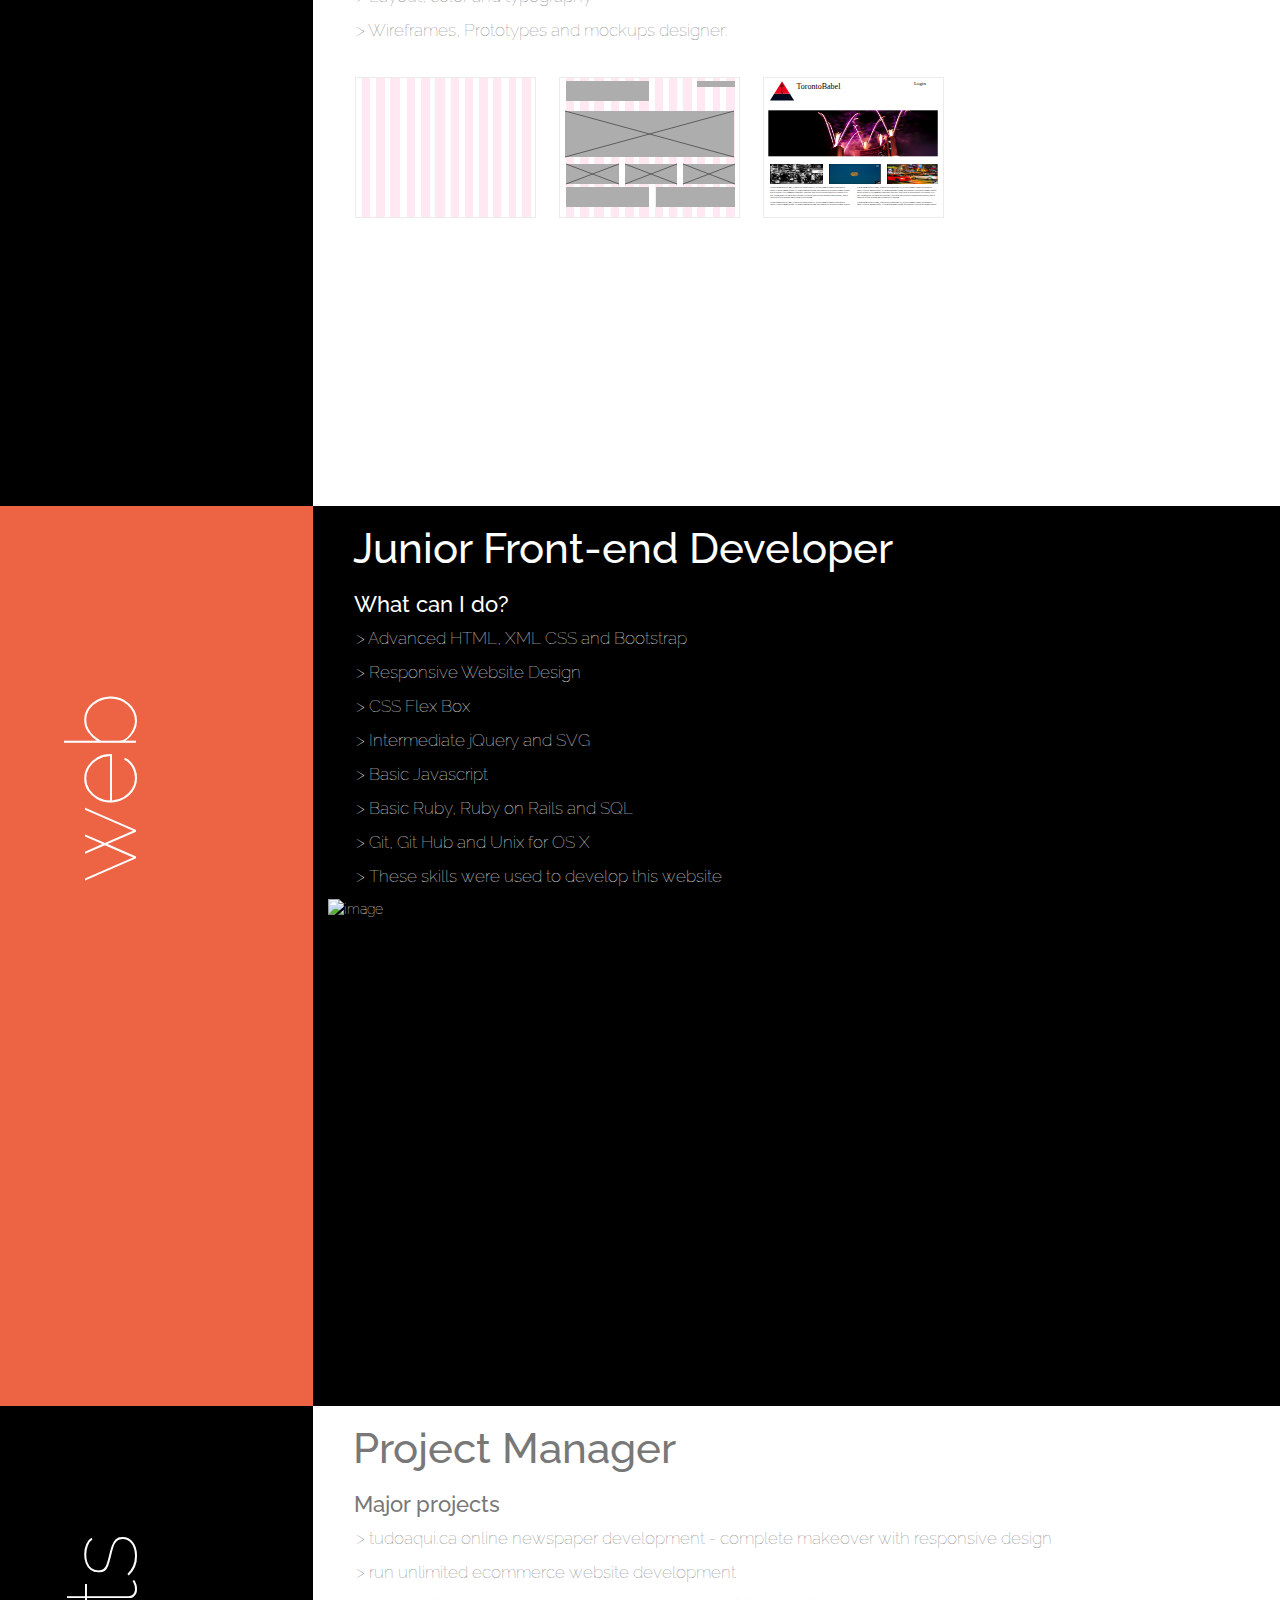
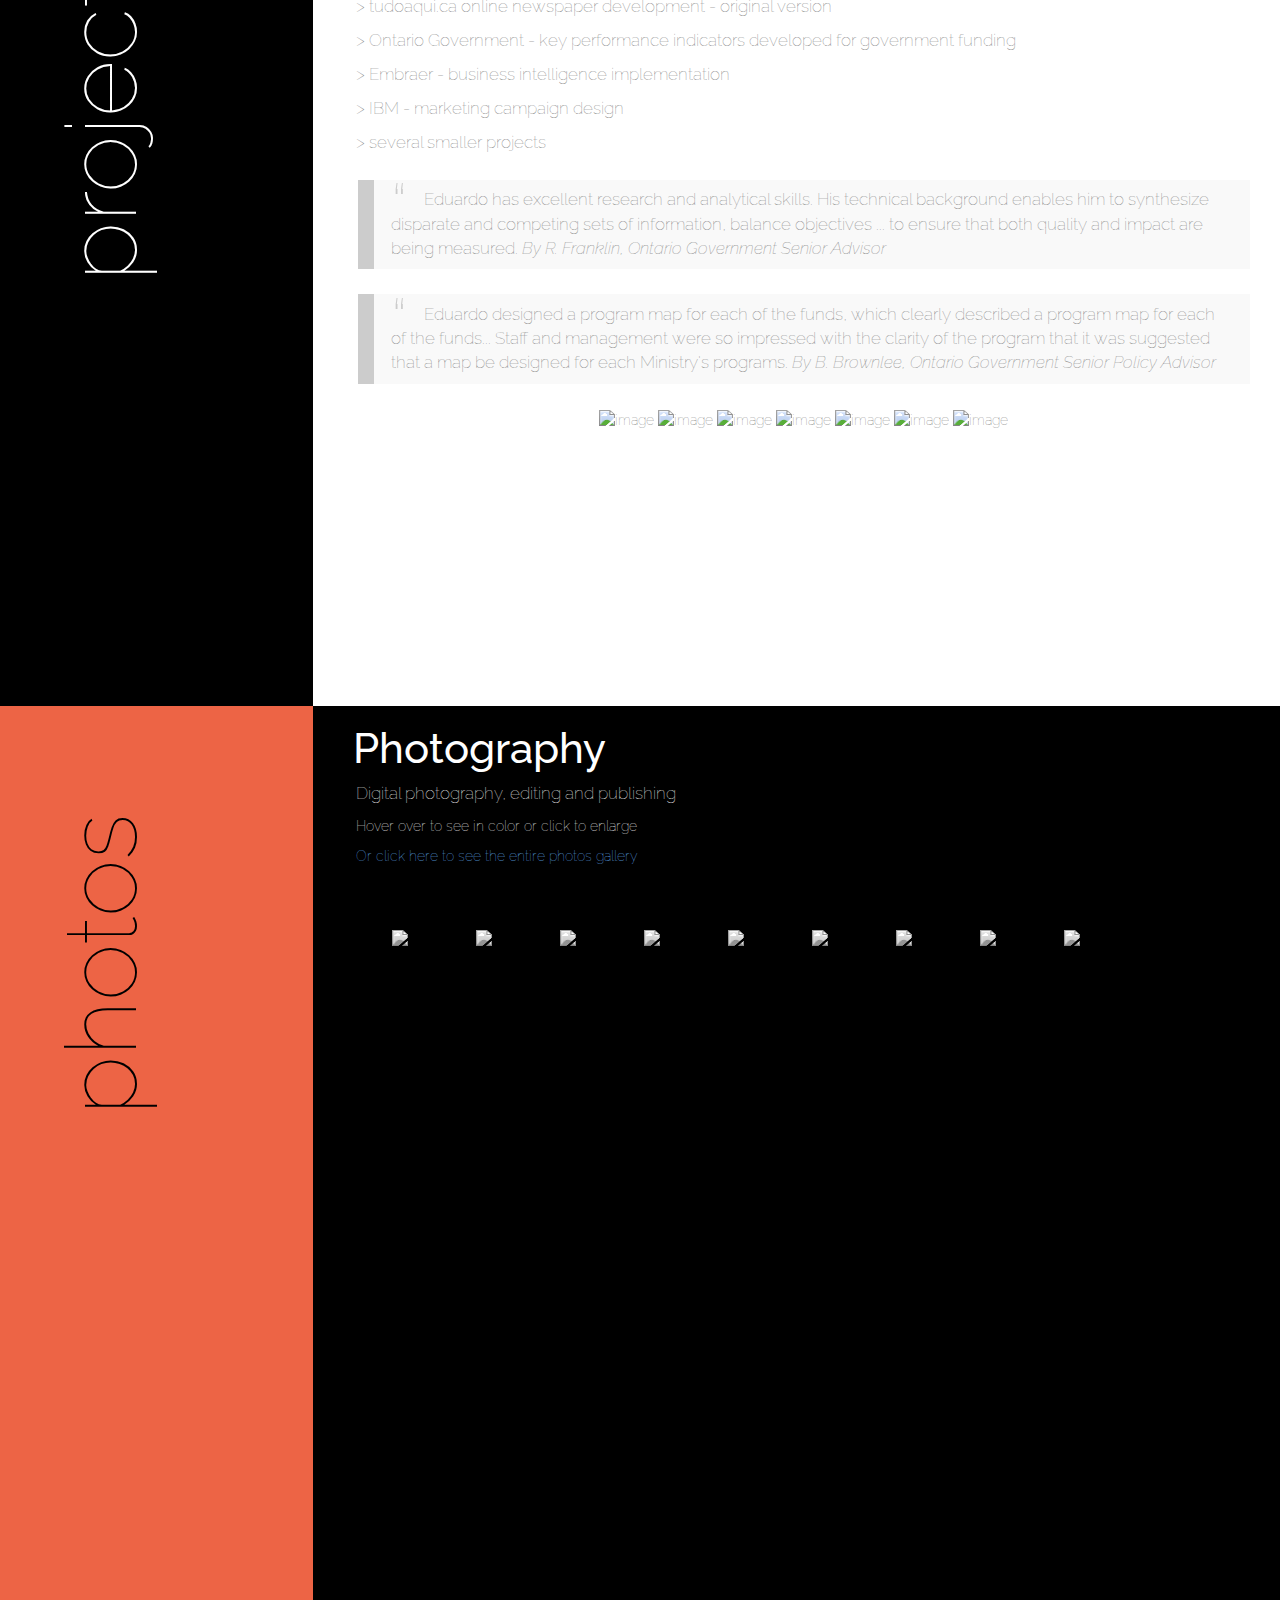
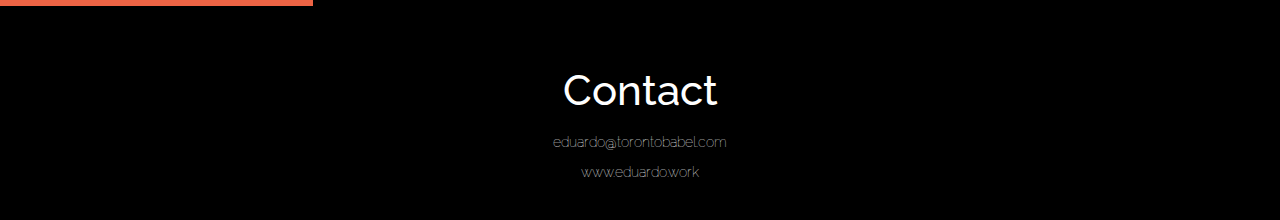
==== commit 2697096a: "Final version 1.1 bug fixes" ====
--- a/index.html
+++ b/index.html
@@ -4,13 +4,6 @@
 <meta http-equiv="Content-Type" content="text/html; charset=UTF-8" />
 <meta name="viewport" content="width=device-width, initial-scale=1.0">
 
-<script src="https://maxcdn.bootstrapcdn.com/bootstrap/3.3.7/js/bootstrap.min.js" integrity="sha384-Tc5IQib027qvyjSMfHjOMaLkfuWVxZxUPnCJA7l2mCWNIpG9mGCD8wGNIcPD7Txa" crossorigin="anonymous"></script>
-
-<script src="https://ajax.googleapis.com/ajax/libs/jquery/3.1.1/jquery.min.js"></script>
-
-<script src="js/main.js"></script>
-<script src="js/photos.js"></script>
-<script src="js/modals.js"></script>
 
 <!-- <link rel="stylesheet" type="text/css" href="css/reset.css"> -->
 <link rel="stylesheet" type="text/css" href="css/normalize.css">
@@ -19,16 +12,30 @@
 <link rel="stylesheet" type="text/css" href="css/bootstrap.min.css">
 <link rel="stylesheet" type="text/css" href="css/stylesIndex.css">
 
+<script
+  src="https://code.jquery.com/jquery-3.2.1.min.js"
+  integrity="sha256-hwg4gsxgFZhOsEEamdOYGBf13FyQuiTwlAQgxVSNgt4="
+  crossorigin="anonymous"></script>
+<script src="js/jquery-3.2.0.min.js"></script>  
+
+<script src="https://maxcdn.bootstrapcdn.com/bootstrap/3.3.7/js/bootstrap.min.js" integrity="sha384-Tc5IQib027qvyjSMfHjOMaLkfuWVxZxUPnCJA7l2mCWNIpG9mGCD8wGNIcPD7Txa" crossorigin="anonymous"></script>
+<script src="js/bootstrap.min.js"></script>
+
+
+<script src="js/photos.js"></script>
+<script src="js/modals.js"></script>
+<script src="js/main.js"></script>
+
+<!-- This script must stay here -->
 
 <script>
-	
-$(document).ready(function($) {
+	$(document).ready(function($) {
     $("#bgvid").click(function() {
         this.paused ? this.play() : this.pause();
     });
 });
-
 </script>
+
 
 
 <title>Eduardo Costa</title>
@@ -44,10 +51,14 @@
 
 <header>
 	<div id="videoContainer">
-		<video autoplay id="bgvid" loop muted>
+
+		<video autoplay id="bgvid" loop muted >
   		<source src="assets/videos/office2.mp4" type="video/mp4">
   		<source src="assets/videos/office2.webm" type="video/webm">
-		</video>		
+  		<p>The browser doesn't support video</p>
+		</video>
+
+		<div id="alternativeImage"><img class="img-responsive" alt="image" src="assets/videos/imageHeader.jpg"/></div>
 	</div>
  
 
@@ -66,7 +77,7 @@
 		<p class="nameTitlePro">Front-end developer</p>
 	</div>
 	
-	<div id="playvid">Click on the video to pause/play</div>
+<!-- Future feature	<div id="playvid">Click on the video to pause/play</div> -->
 </header>
 
 <!-- ============PROFILE======================= -->
@@ -261,6 +272,8 @@
 					<p class="keywords">Digital photography, editing and publishing</p>
 		
 					<p id="photoInstruction">Hover over to see in color or click to enlarge</p>
+					<p id="photoInstruction2">Click to enlarge</p>
+					
 					<p id="linkToGallery"><a href="photography.html">Or click here to see the entire photos gallery</a></p>
 		
 		
--- a/css/stylesIndex.css
+++ b/css/stylesIndex.css
@@ -30,6 +30,7 @@
 
 /* =========HEADER===========	 */
 header {width: 100vw; height: 100vh; position: relative;}
+#alternativeImage {display: none;}
 #videoContainer {position: relative; -webkit-filter: grayscale(100%); filter: grayscale(100%);}
 video { 
     position: relative;
@@ -53,6 +54,7 @@
 /* =========ASIDES===========	 */
 .img-circle {border-radius: 50%; height: 30vh; display: block; margin-left: auto; margin-right: auto;}
 #aside1, #page-profile  {height: 34vh;}
+#aside1 {background-color: black;}
 
 #aside2 {height: 100vh; background-color: black; margin: 0; padding: 0;}
 #page-UX {height: 100vh; background-color: white; margin: 0; color: #787878;}
@@ -112,6 +114,7 @@
 .photoB {width: 15vw; margin-left: 5vw; margin-bottom: 5vw;}
 .photos {-webkit-filter: grayscale(100%); filter: grayscale(100%);}
 #photoInstruction {margin-left: 2em; display: block;}
+#photoInstruction2 {margin-left: 2em; display: block; display: none;}
 #linkToGallery {margin-left: 2em; display: block; margin-bottom: 7.1vh;}
 
 /* unvisited link */
@@ -229,16 +232,20 @@
 /* =========MEDIA QUERIES===========	 */
 @media only screen and (max-width : 768px) {
 
-	.navBAR {display: block; width: 75vw !important; z-index: 100; position: relative; top: -80vh; right: 0vw; padding-right: 10vw;}                                  
+/* #videoContainer, video {position: relative; top: -15% !important;} */
+
+	video {display: none;}
+	#alternativeImage {display: block !important;}
+	#alternativeImage {position: relative; top: 0; left: 0; width: 100vw; height: auto;}
+	.navBAR {display: block; width: 75vw !important; z-index: 100; position: relative; top: -40vh; right: 0vw; padding-right: 10vw;}                                  
    	.navLink {font-size: 3vw;}	
-   	#titles {top: -55vh !important; padding-bottom: 1em; width: 45vw;}  		
+   	#titles {top: -28vh !important; padding-bottom: 1em; width: 45vw;}  		
    	#namePro {font-size: 5vw;}
    	.nameTitlePro {font-size: 3vw;}
-    #playvid {position: relative; left: 30vw; top: -55vh; font-size: 1em;}   	
-h2 {font-size: 2.3em; margin-left: 0.75em !important;}
-.profileText {margin-left: 2em; margin-right: 2.1em;}
+    #playvid {display: none;}  	
+	h2 {font-size: 2.3em; margin-left: 0.75em !important;}
+	.profileText {margin-left: 2em; margin-right: 2.1em;}
 	.img-circle {margin-top: 5vh;}
-
 	#aside2 {display: none !important;}
 	.forceHide {display: none !important;}
 	#aside3 {display: none;}
@@ -252,32 +259,43 @@
 	.projectImagesGroup, .projectImages {display: none;}
 	#aside1, #page-profile, #page-UX, #page-web, #page-project, #page-photo {height: auto;}
 	footer {margin-top: 1.5em !important;}
+	#photoInstruction {display: none;}
+	#photoInstruction2 {display: block;}
+	.photos {-webkit-filter: none; filter: none !important;}
+	#wireframe, #wireframe2, #prototype {display: none;}
 
 }
 
 @media only screen and (min-width : 768px) and (max-width : 992px) {
 
-	.navBAR {display: block; width: 65vw !important; z-index: 100; position: relative; top: -80vh; right: 0vw; padding-right: 10vw;}                                  
+/* #videoContainer, video {position: relative; top: -5% !important;} */
+
+	video {display: none;}
+	#alternativeImage {display: block !important;}
+	#alternativeImage {position: relative; top: 0; left: 0; width: 100vw; height: 100vh;}
+	.navBAR {display: block; width: 65vw !important; z-index: 100; position: relative; top: -90vh; right: 0vw; padding-right: 10vw;}                                  
    	.navLink {font-size: 2.5vw;}
      #titles {top: -55vh !important; padding-bottom: 1em;}
-     .nameTitlePro {} 		
-    #playvid {position: relative;  left: 40vw; top: -55vh;}
+    #playvid {display: none;}
 	.img-circle {margin-top: 5vh;}
 	#aside2 {display: none !important;}
 	.forceHide {display: none !important;}
 	#aside3 {display: none;}
 	#aside4 {display: none;}
 	#aside5 {display: none;}	
-#icons {margin-bottom: 1em !important;}
-	
+	#icons {margin-bottom: 1em !important;}
 	.PhotosOneColumn {display: block; width: 100vw;}
 	#aside1 {height: auto; margin-top: -6em; margin-bottom: 2em;}
 	#page-profile  {height: auto;}
 	h2 {margin-left: 1em; padding-top: 1em;}
 	.projectImagesGroup, .projectImages {display: none;}
+	#photoInstruction {display: none;}
+	#photoInstruction2 {display: block;}
+	.photos {-webkit-filter: none; filter: none !important;}
+
 
 }
 
 @media only screen and (min-width : 992px) {
-
-}
+	
+}
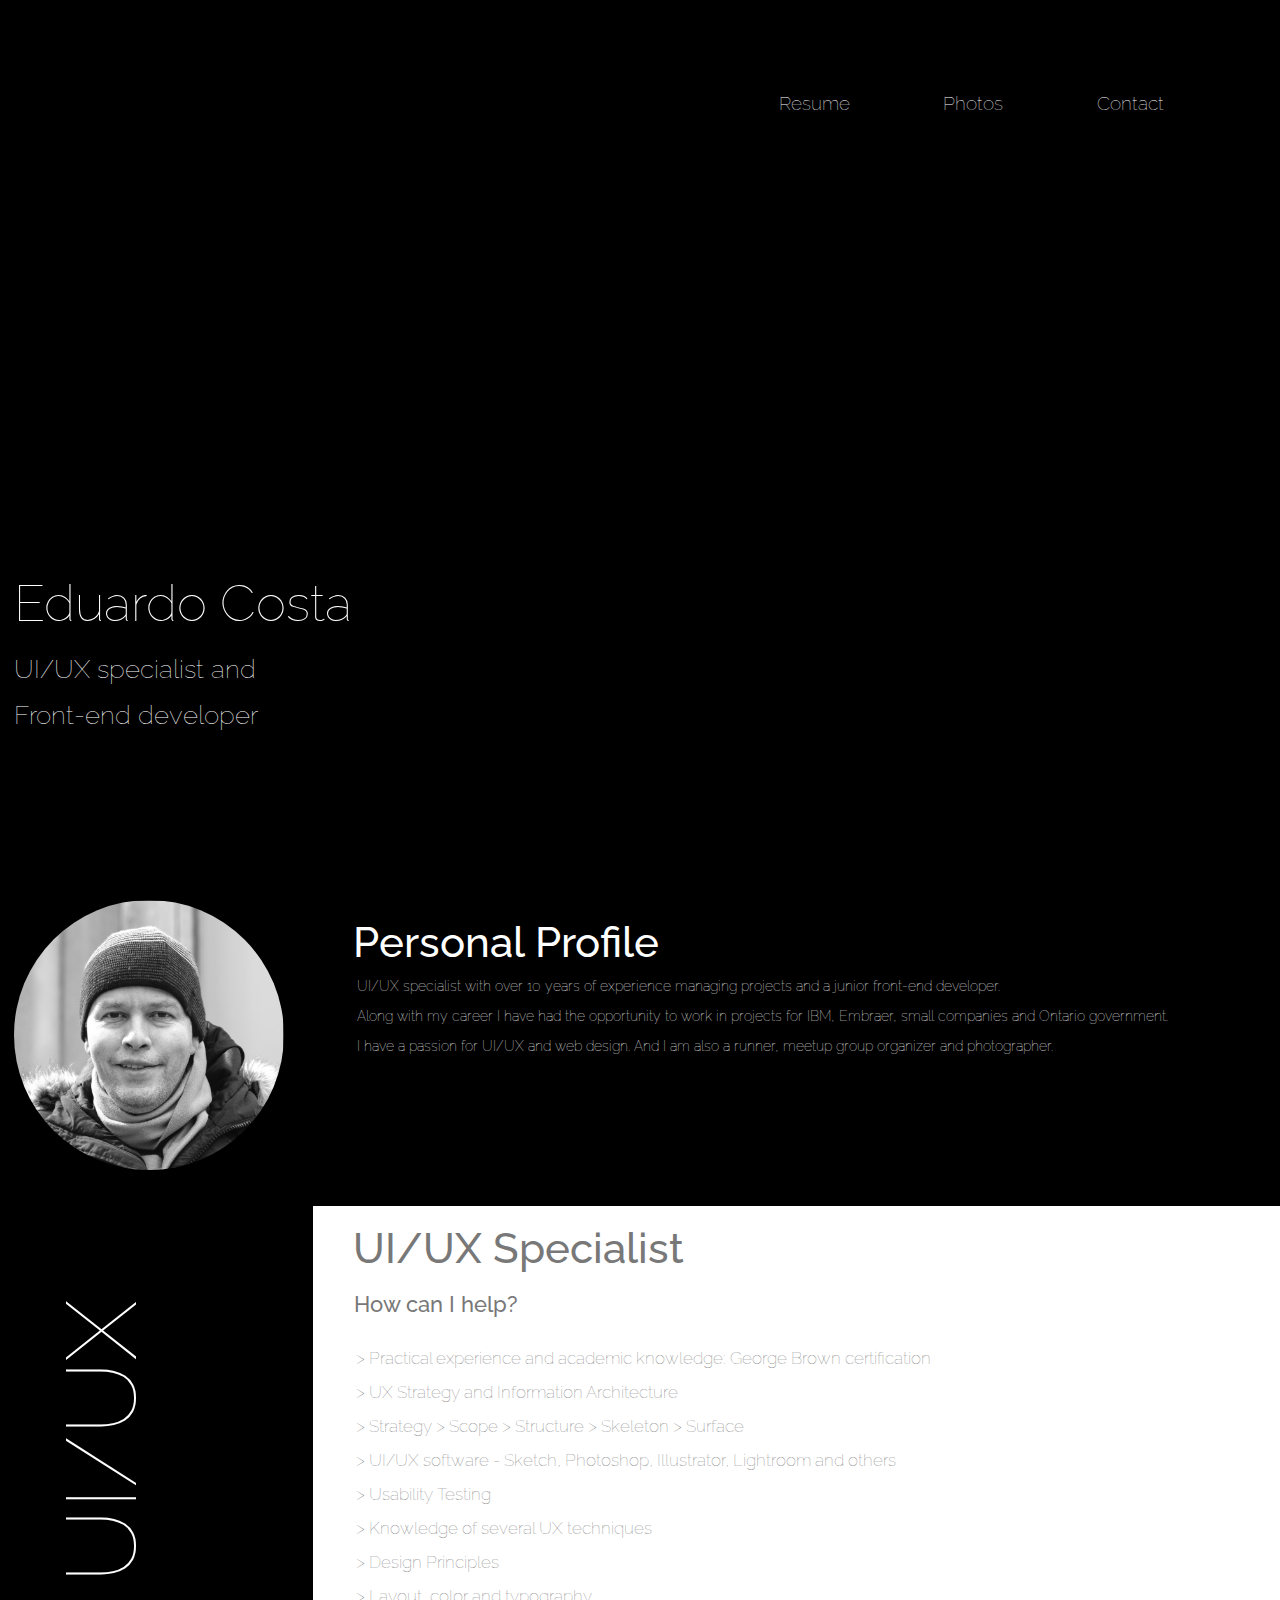
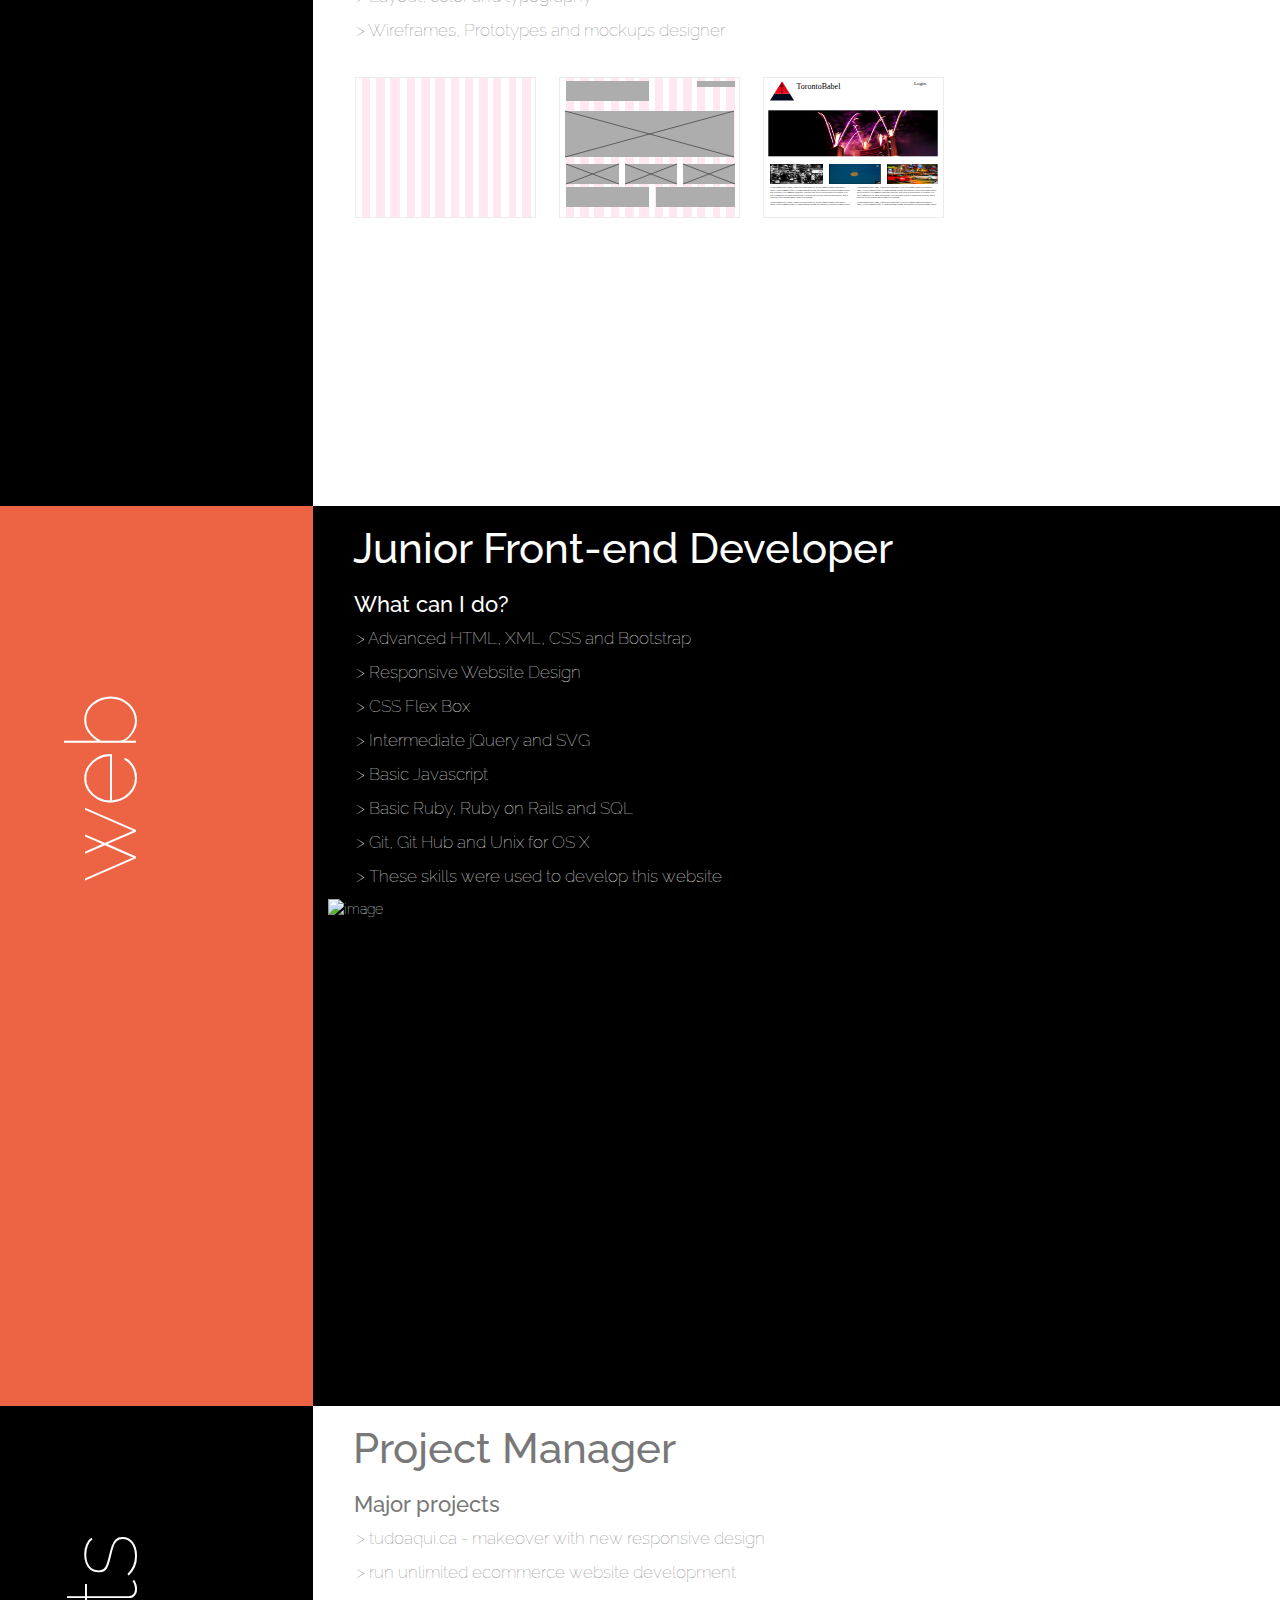
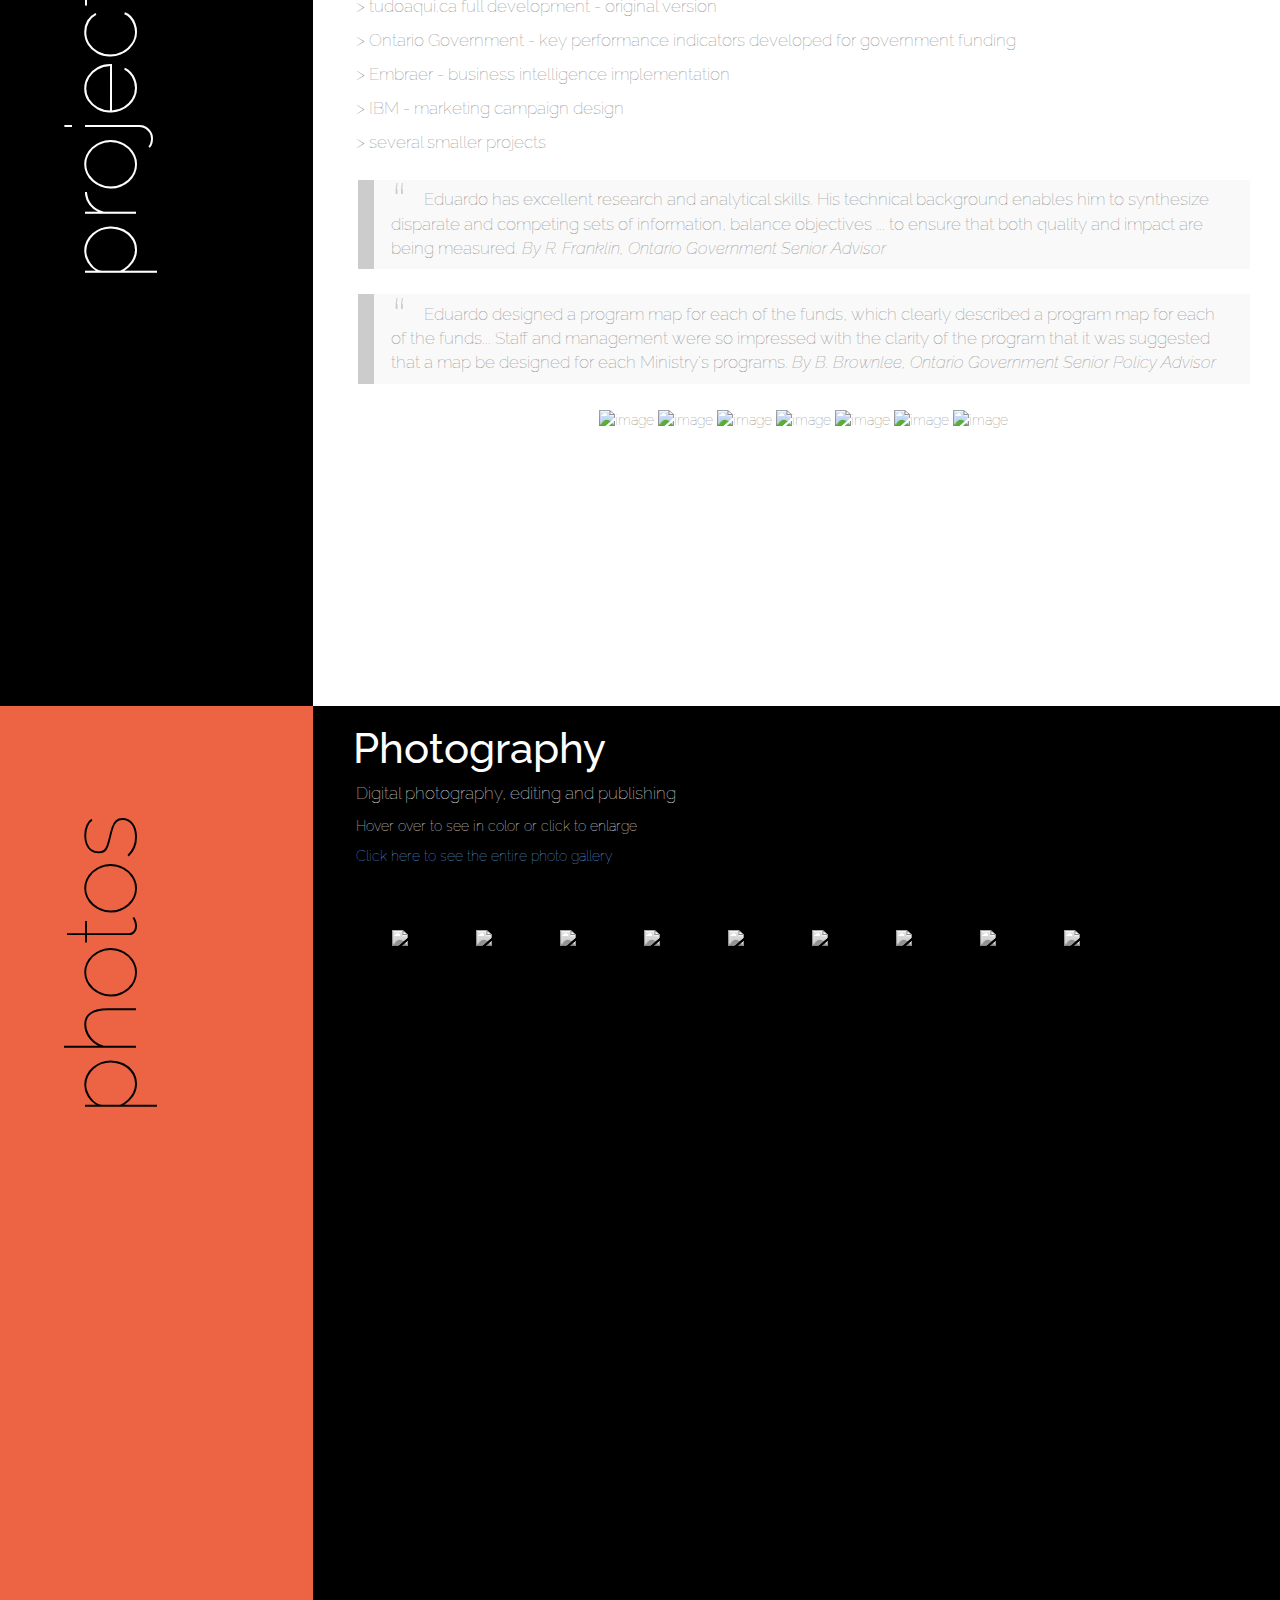
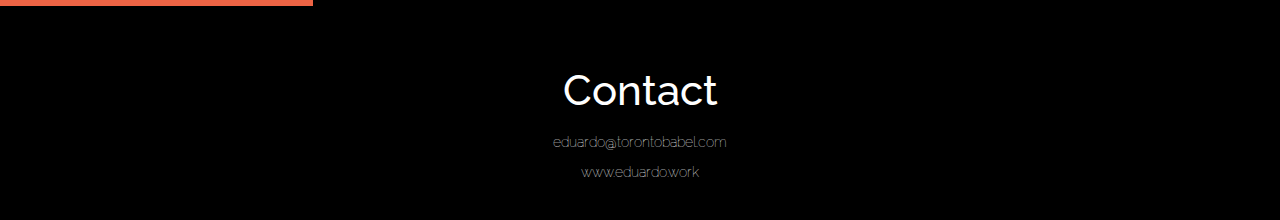
==== commit 9fcf6df9: "Final version 1.1 more bug fixes" ====
--- a/index.html
+++ b/index.html
@@ -52,9 +52,10 @@
 <header>
 	<div id="videoContainer">
 
-		<video autoplay id="bgvid" loop muted >
-  		<source src="assets/videos/office2.mp4" type="video/mp4">
-  		<source src="assets/videos/office2.webm" type="video/webm">
+		<video autoplay id="bgvid" loop muted>
+  		<source src="assets/videos/office4.mp4" type="video/mp4">			
+  		<source src="assets/videos/office4.webm" type="video/webm">			
+
   		<p>The browser doesn't support video</p>
 		</video>
 
@@ -66,7 +67,7 @@
 	<div class="navBAR">
 		<div class="row">
 			<div class="navLink"><a href="resume.html">Resume</a></div>		
-			<div class="navLink"><a href="photography.html">Photographies</a></div>
+			<div class="navLink"><a href="photography.html">Photos</a></div>
 			<div class="navLink"><a href="#contact">Contact</a></div> 		
 		</div>
 	</div> 
@@ -92,9 +93,9 @@
 		<div class="col-md-9" id="page-profile">
 			<h2>Personal Profile</h2> 
 				<div class="profileText"> 
-					<p>I am UI/UX specialist with a lot of experience in managing projects, and some experience in front-end development.</p>
-					<p>Along my career, I had a chance to work and to participate in projects for diverse business: IBM, Embraer, small companies and Ontario government.</p>
-					<p>I have a passion for UI/UX and web design. I am also a marathon runner, meetup group organizer and photographer.</p> 
+					<p>UI/UX specialist with over 10 years of experience managing projects and a junior front-end developer.</p>
+					<p>Along with my career I have had the opportunity to work in projects for IBM, Embraer, small companies and Ontario government.</p>
+					<p>I have a passion for UI/UX and web design. And I am also a runner, meetup group organizer and photographer.</p> 
 	        	</div>
 	    </div> 
     </div> 
@@ -134,7 +135,7 @@
 
 							  <p class="keywords">> Design Principles</p>
 							  <p class="keywords">> Layout, color and typography</p>						  
-							  <p class="keywords">> Wireframes, Prototypes and mockups designer:</p>
+							  <p class="keywords">> Wireframes, Prototypes and mockups designer</p>
 							  <img id="wireframe" src="assets/images/wireframe.svg" alt="image">
 							  <img id="wireframe2" src="assets/images/wireframe2.svg" alt="image">
 							  <img id="prototype" src="assets/images/prototype.svg" alt="image">
@@ -167,7 +168,7 @@
 		    <h2>Junior Front-end Developer</h2>
 	        <h3>What can I do?</h3>
 	        
-				<p class="keywords">> Advanced HTML, XML CSS and Bootstrap</p>
+				<p class="keywords">> Advanced HTML, XML, CSS and Bootstrap</p>
 				<p class="keywords">> Responsive Website Design</p>				
 				<p class="keywords">> CSS Flex Box</p>											  	
 				<p class="keywords">> Intermediate jQuery and SVG</p>
@@ -206,9 +207,9 @@
 		    <h2>Project Manager</h2>
 	        <h3>Major projects</h3> 
 
-				<p class="keywords">> tudoaqui.ca online newspaper development - complete makeover with responsive design</p>	
+				<p class="keywords">> tudoaqui.ca - makeover with new responsive design</p>	
 				<p class="keywords">> run unlimited ecommerce website development</p>	
-				<p class="keywords">> tudoaqui.ca online newspaper development - original version</p>	
+				<p class="keywords">> tudoaqui.ca full development - original version</p>	
 				<p class="keywords">> Ontario Government - key performance indicators developed for government funding</p>	
 				<p class="keywords">> Embraer - business intelligence implementation</p>
 				<p class="keywords">> IBM - marketing campaign design</p>					
@@ -274,7 +275,7 @@
 					<p id="photoInstruction">Hover over to see in color or click to enlarge</p>
 					<p id="photoInstruction2">Click to enlarge</p>
 					
-					<p id="linkToGallery"><a href="photography.html">Or click here to see the entire photos gallery</a></p>
+					<p id="linkToGallery"><a href="photography.html">Click here to see the entire photo gallery</a></p>
 		
 		
 					<div id="galleryB">
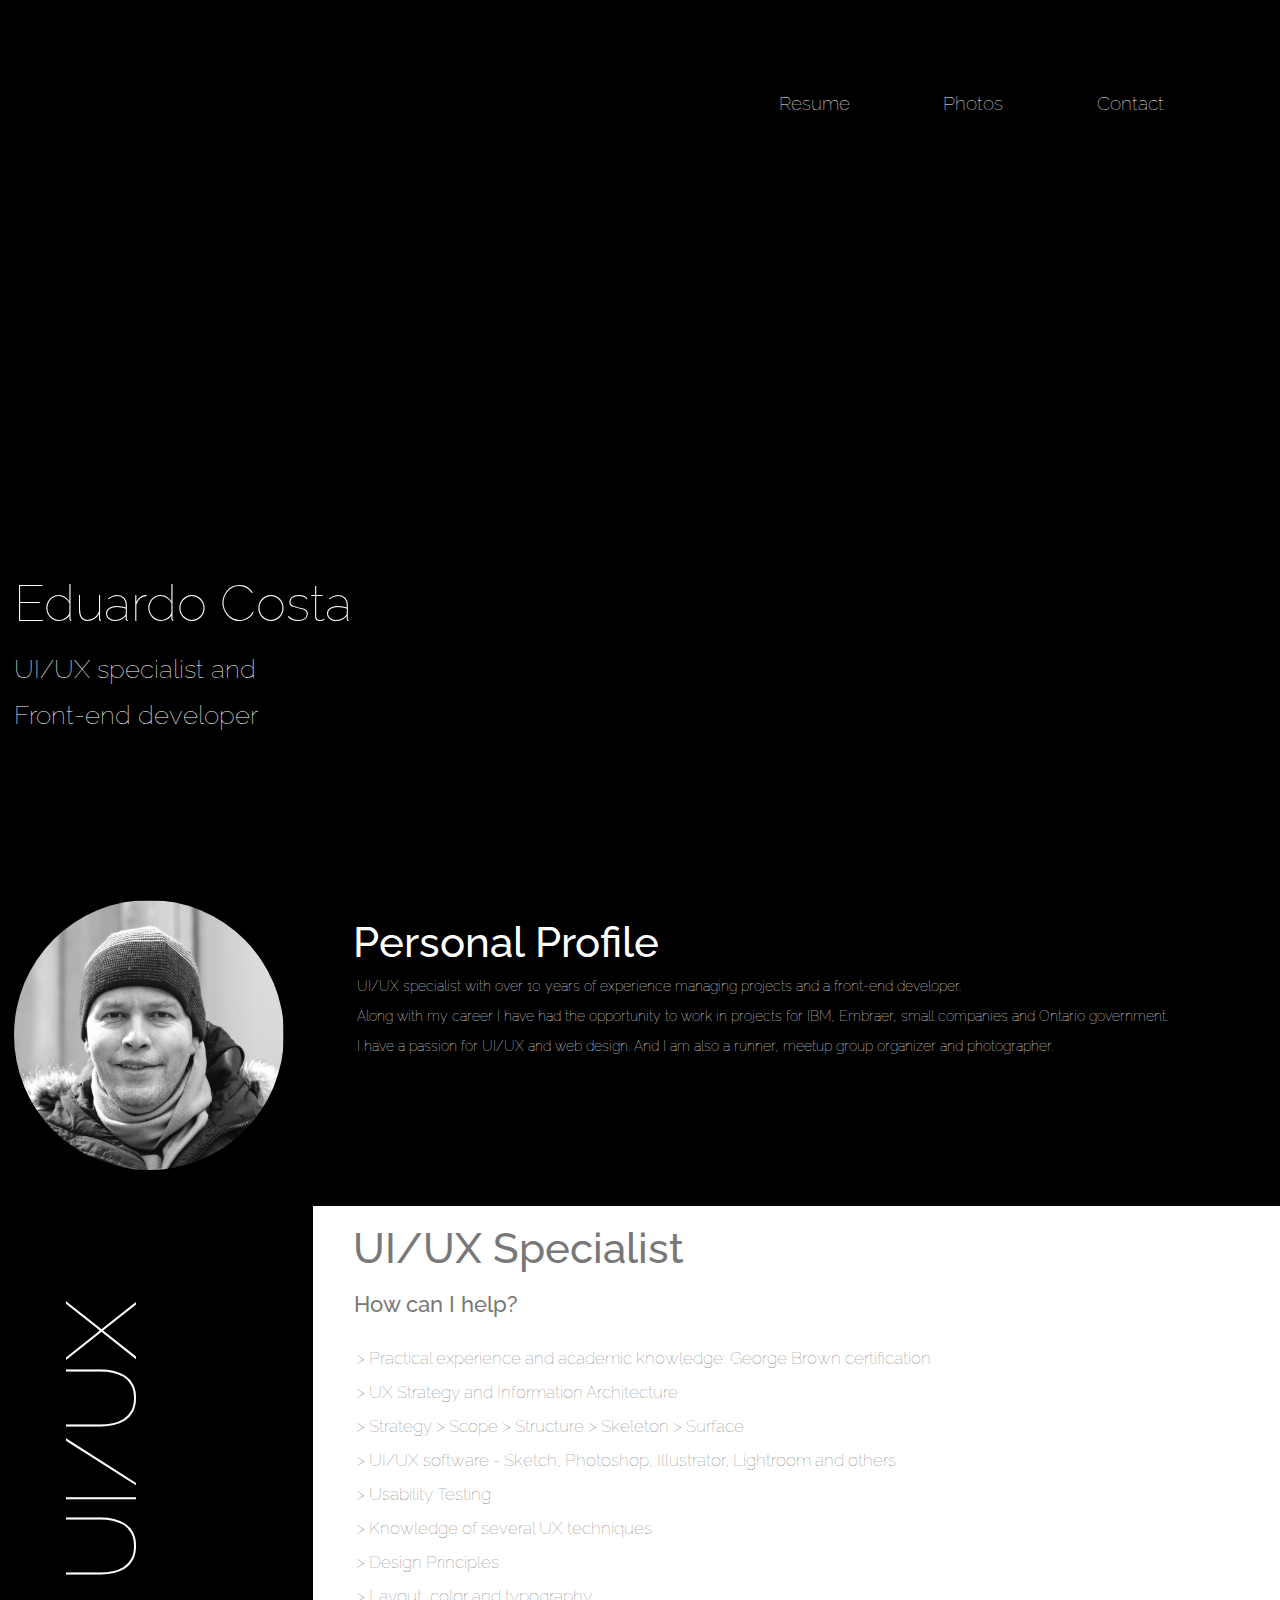
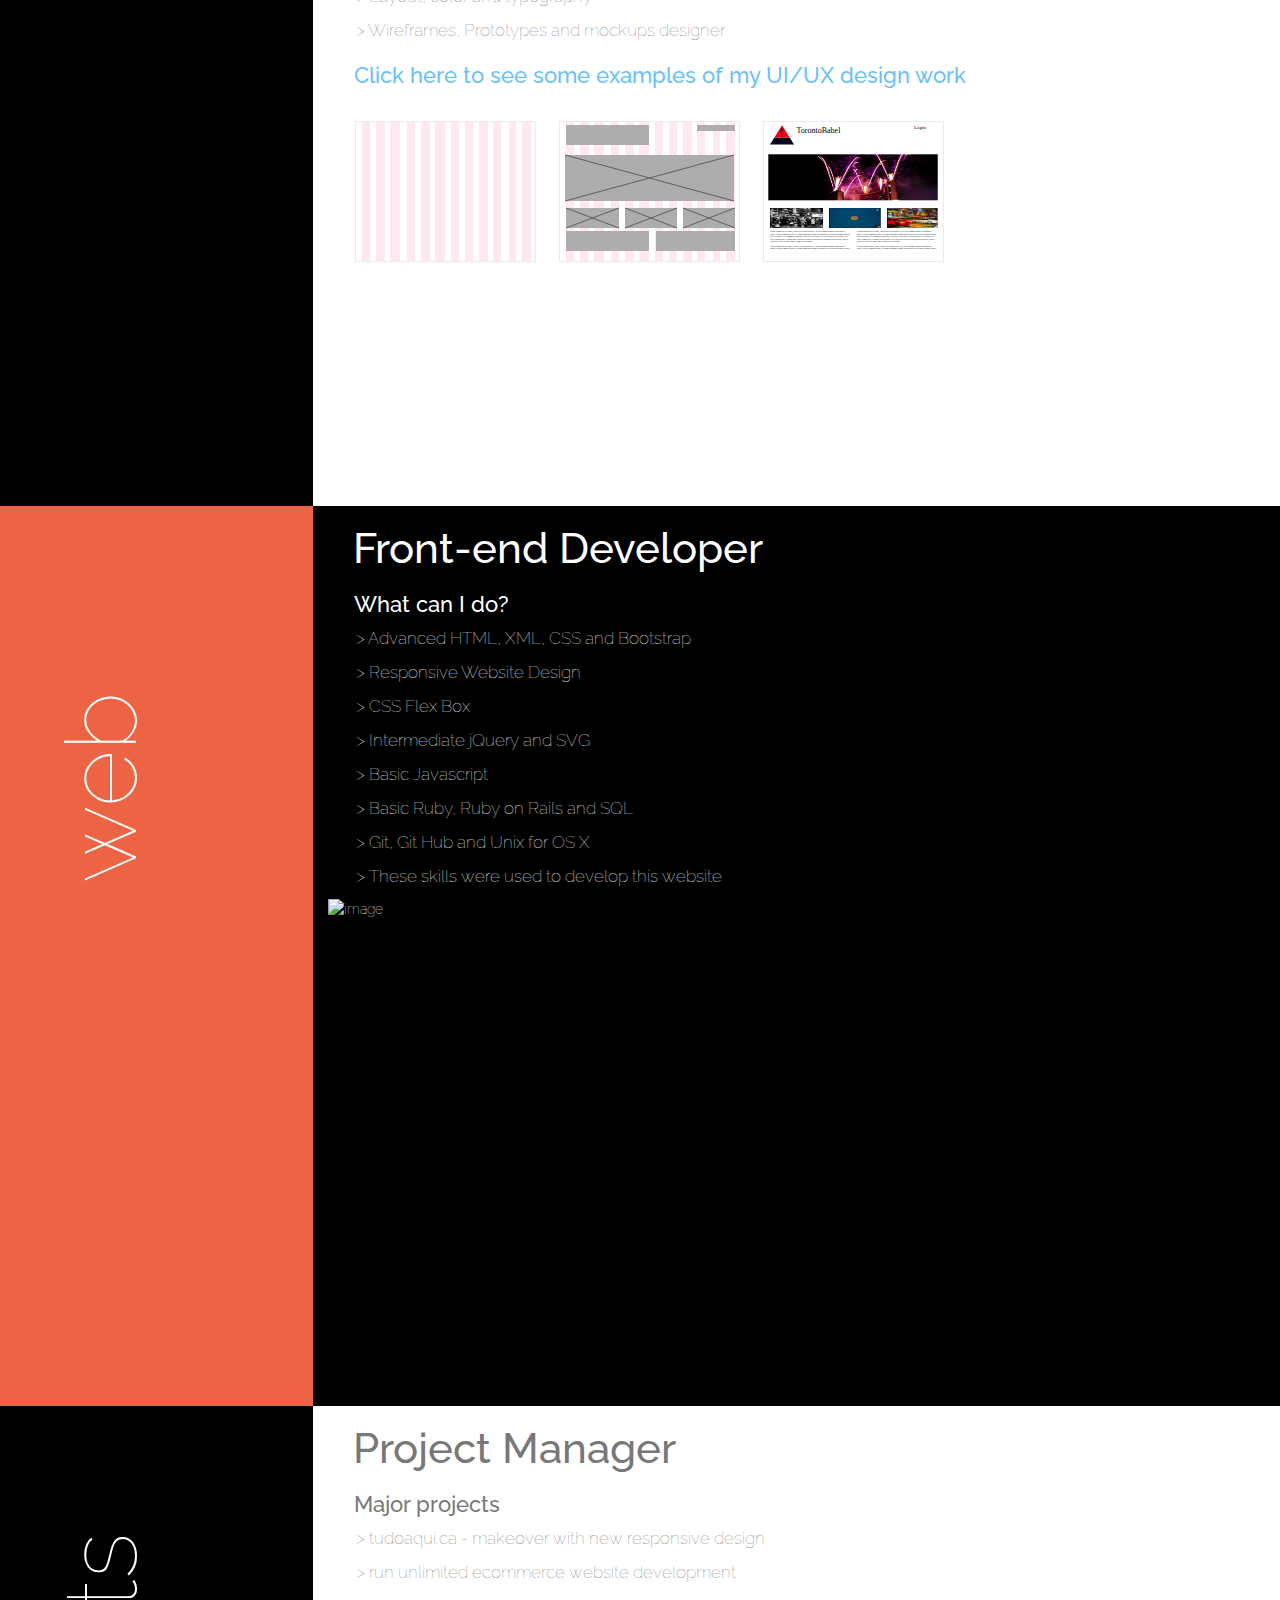
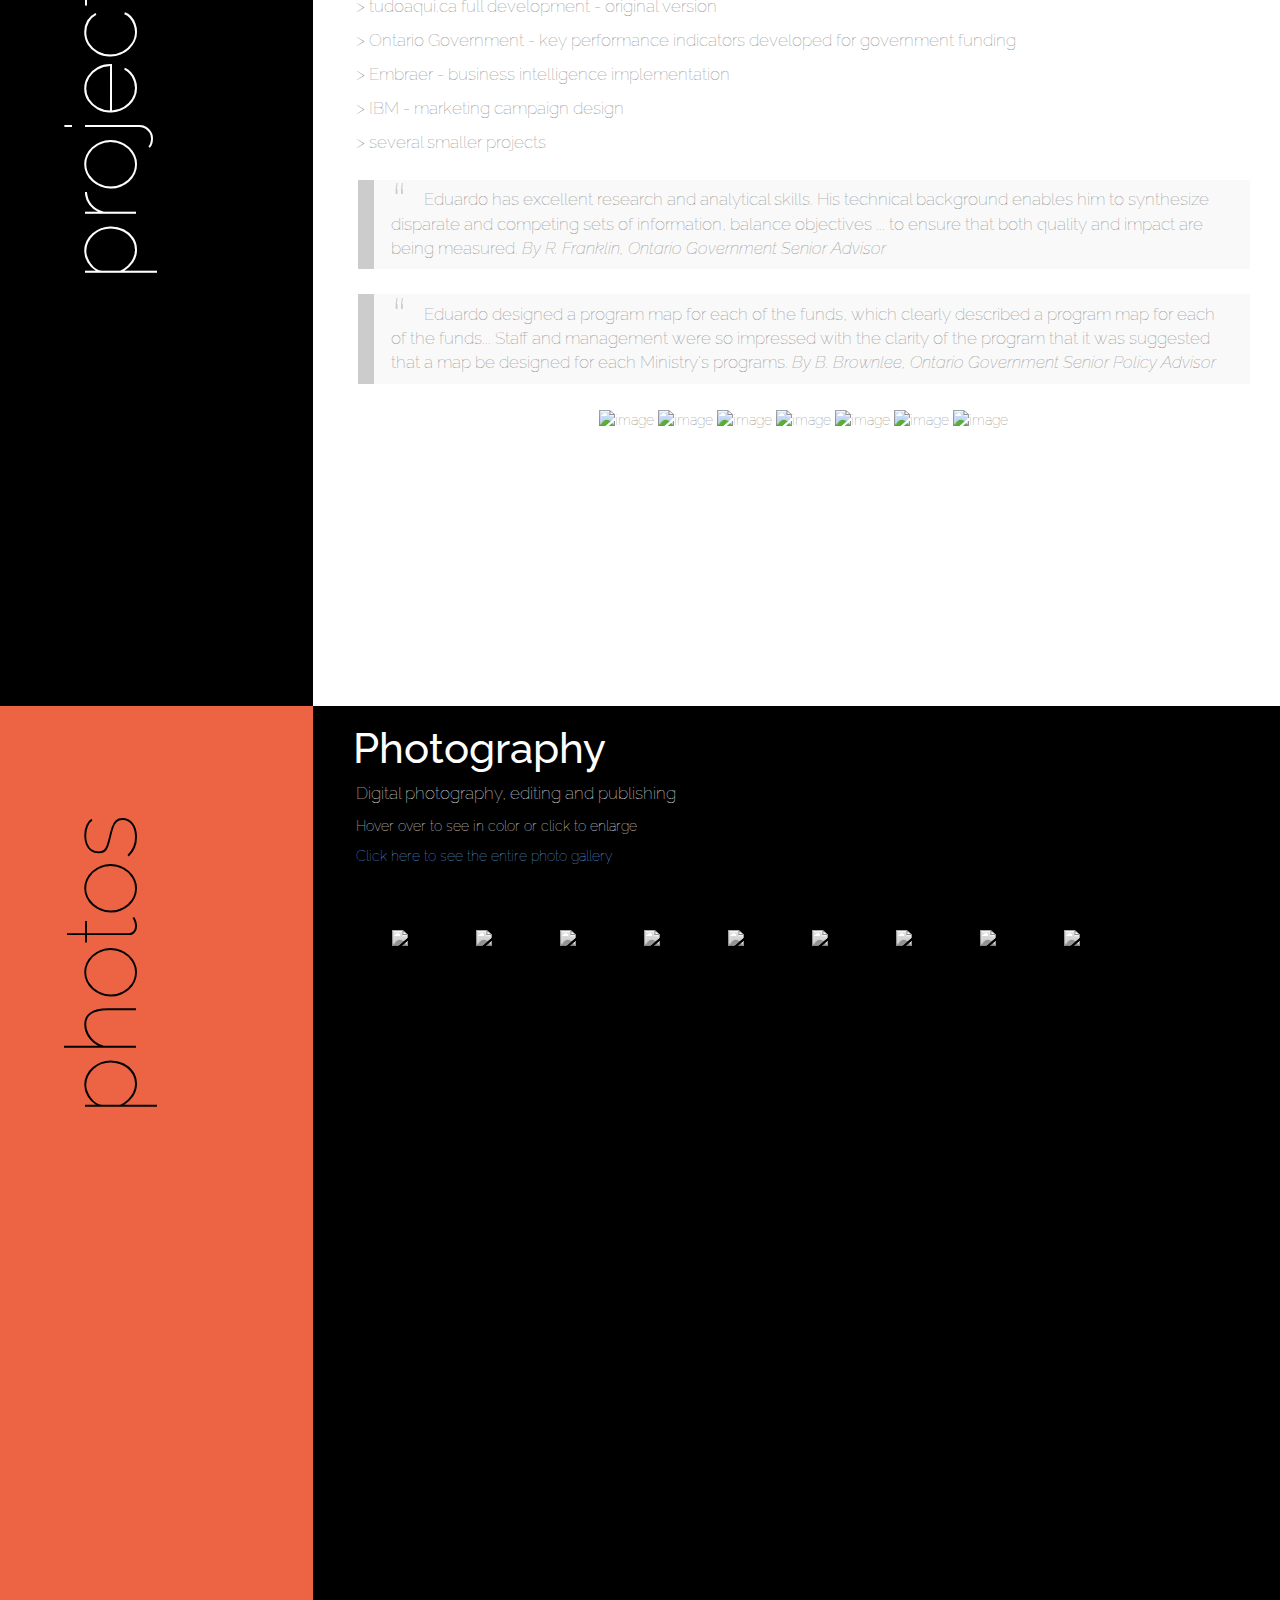
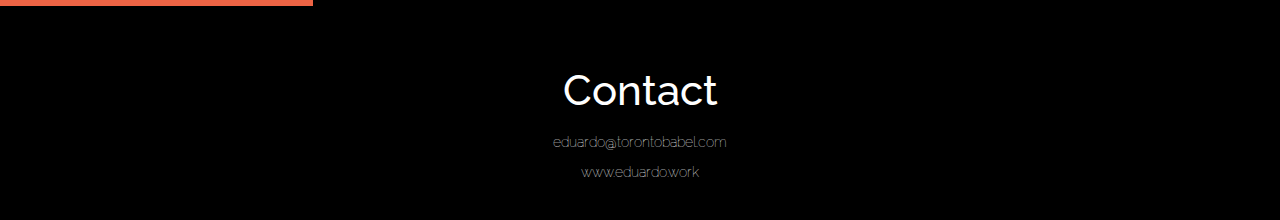
==== commit 81f79773: "Final version 1.2 + examples.html + some modifications" ====
--- a/index.html
+++ b/index.html
@@ -93,7 +93,7 @@
 		<div class="col-md-9" id="page-profile">
 			<h2>Personal Profile</h2> 
 				<div class="profileText"> 
-					<p>UI/UX specialist with over 10 years of experience managing projects and a junior front-end developer.</p>
+					<p>UI/UX specialist with over 10 years of experience managing projects and a front-end developer.</p>
 					<p>Along with my career I have had the opportunity to work in projects for IBM, Embraer, small companies and Ontario government.</p>
 					<p>I have a passion for UI/UX and web design. And I am also a runner, meetup group organizer and photographer.</p> 
 	        	</div>
@@ -136,6 +136,9 @@
 							  <p class="keywords">> Design Principles</p>
 							  <p class="keywords">> Layout, color and typography</p>						  
 							  <p class="keywords">> Wireframes, Prototypes and mockups designer</p>
+							  
+							  <h3 id="examples"><a href="examples.html"> Click here to see some examples of my UI/UX design work</a></h3>
+							  
 							  <img id="wireframe" src="assets/images/wireframe.svg" alt="image">
 							  <img id="wireframe2" src="assets/images/wireframe2.svg" alt="image">
 							  <img id="prototype" src="assets/images/prototype.svg" alt="image">
@@ -165,7 +168,7 @@
 		</div>
 	
 		<div class="col-md-9 col-sm-12 col-sx-12" id="page-web"> 	
-		    <h2>Junior Front-end Developer</h2>
+		    <h2>Front-end Developer</h2>
 	        <h3>What can I do?</h3>
 	        
 				<p class="keywords">> Advanced HTML, XML, CSS and Bootstrap</p>
--- a/css/stylesIndex.css
+++ b/css/stylesIndex.css
@@ -83,6 +83,28 @@
 
 /* =========UI/UX SECTION===========	 */
 #wireframe {margin-left: 1.3em;}
+
+
+
+/* unvisited link */
+#examples a:link {
+    color: #6bbfff;
+}
+
+/* visited link */
+#examples a:visited {
+    color: #6bbfff;
+}
+
+/* mouse over link */
+#examples a:hover {
+    color: #0092ff;
+}
+
+/* selected link */
+#examples a:active {
+    color: #d000ff;
+}
 
 /* =========WEB SECTION===========	 */
 
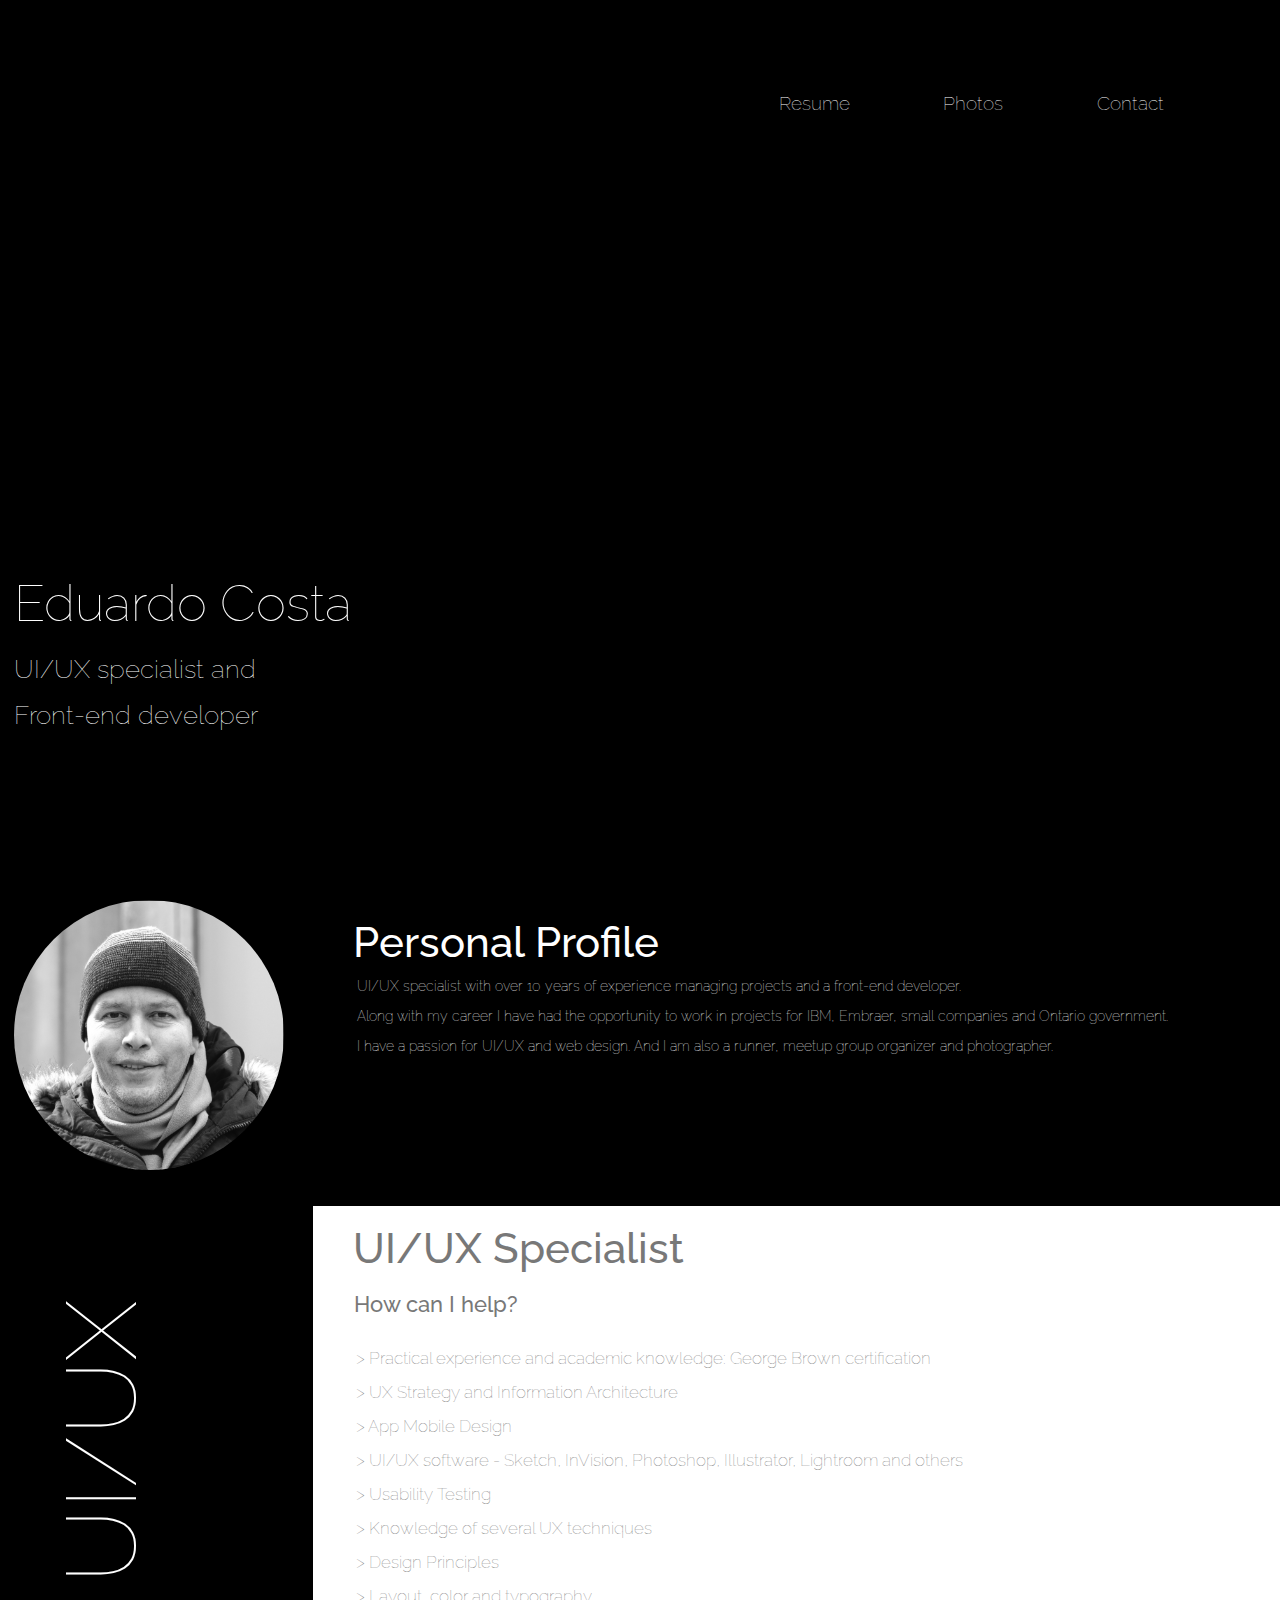
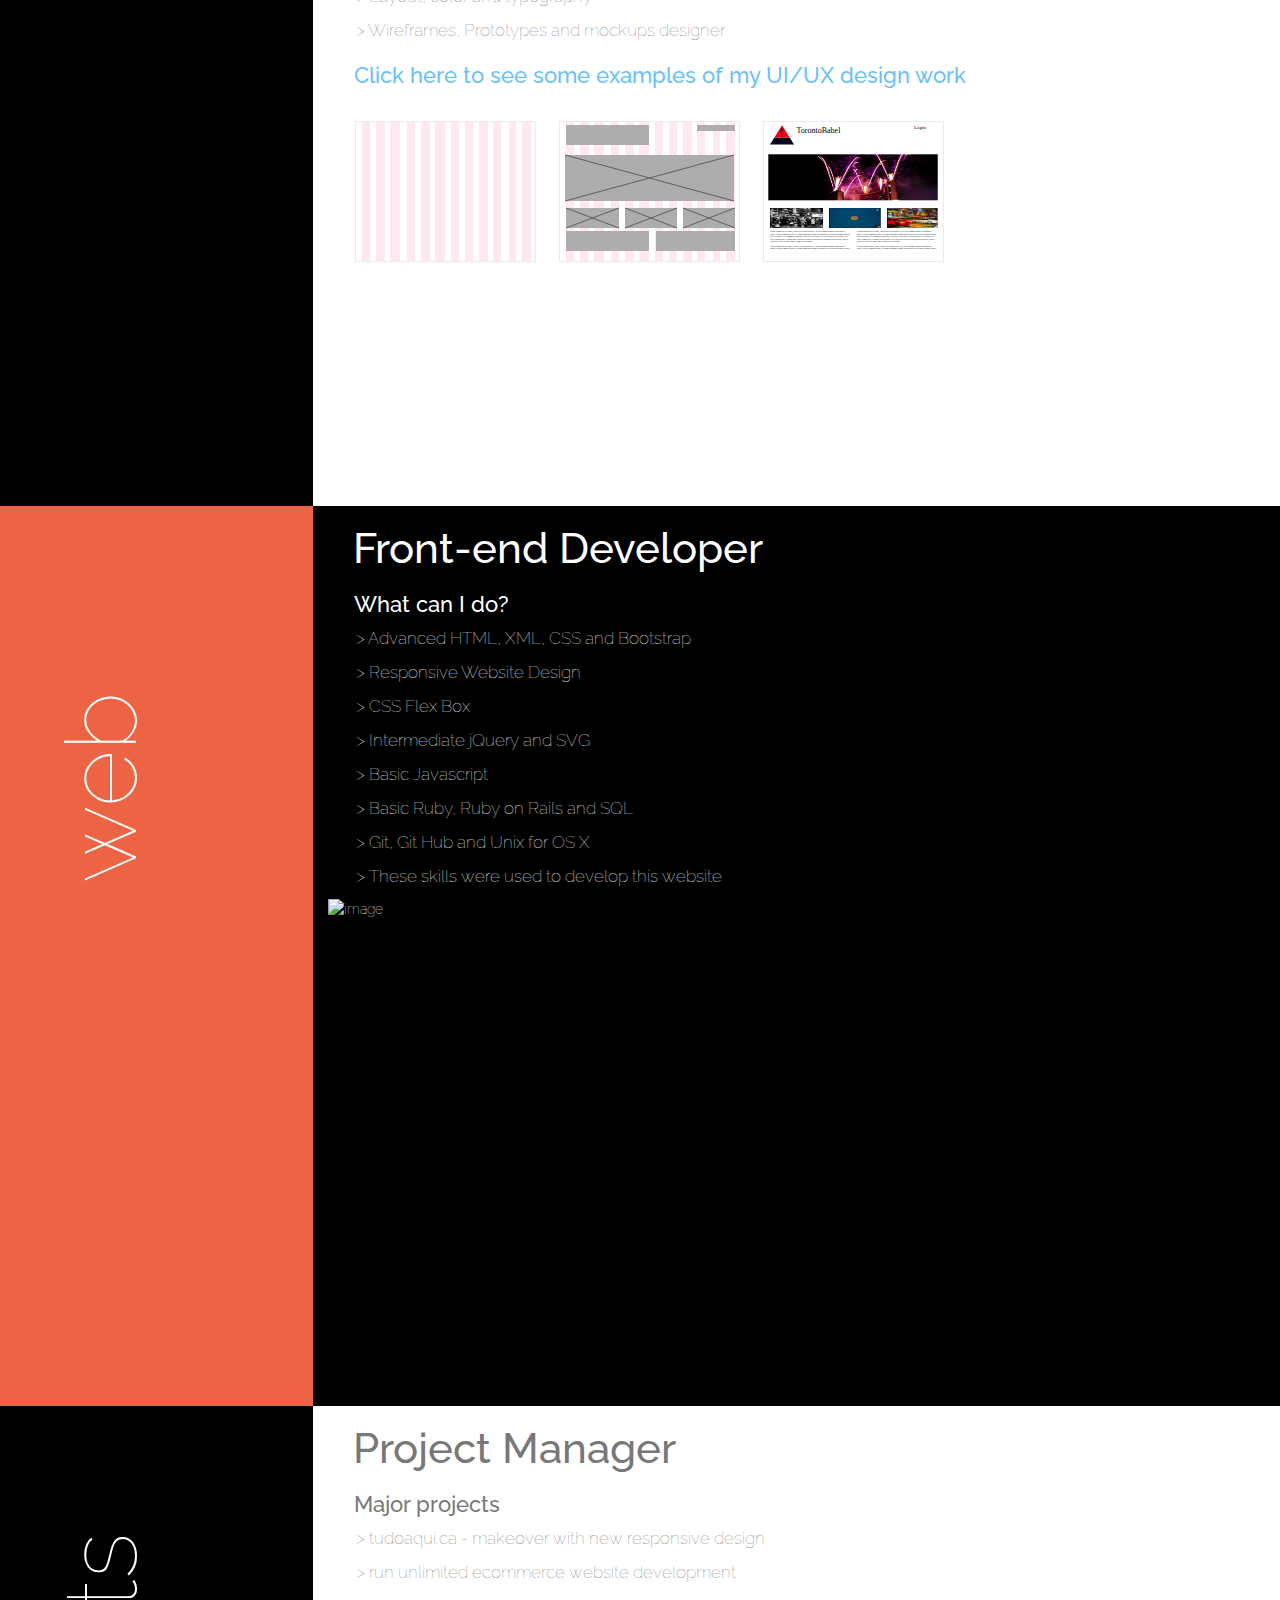
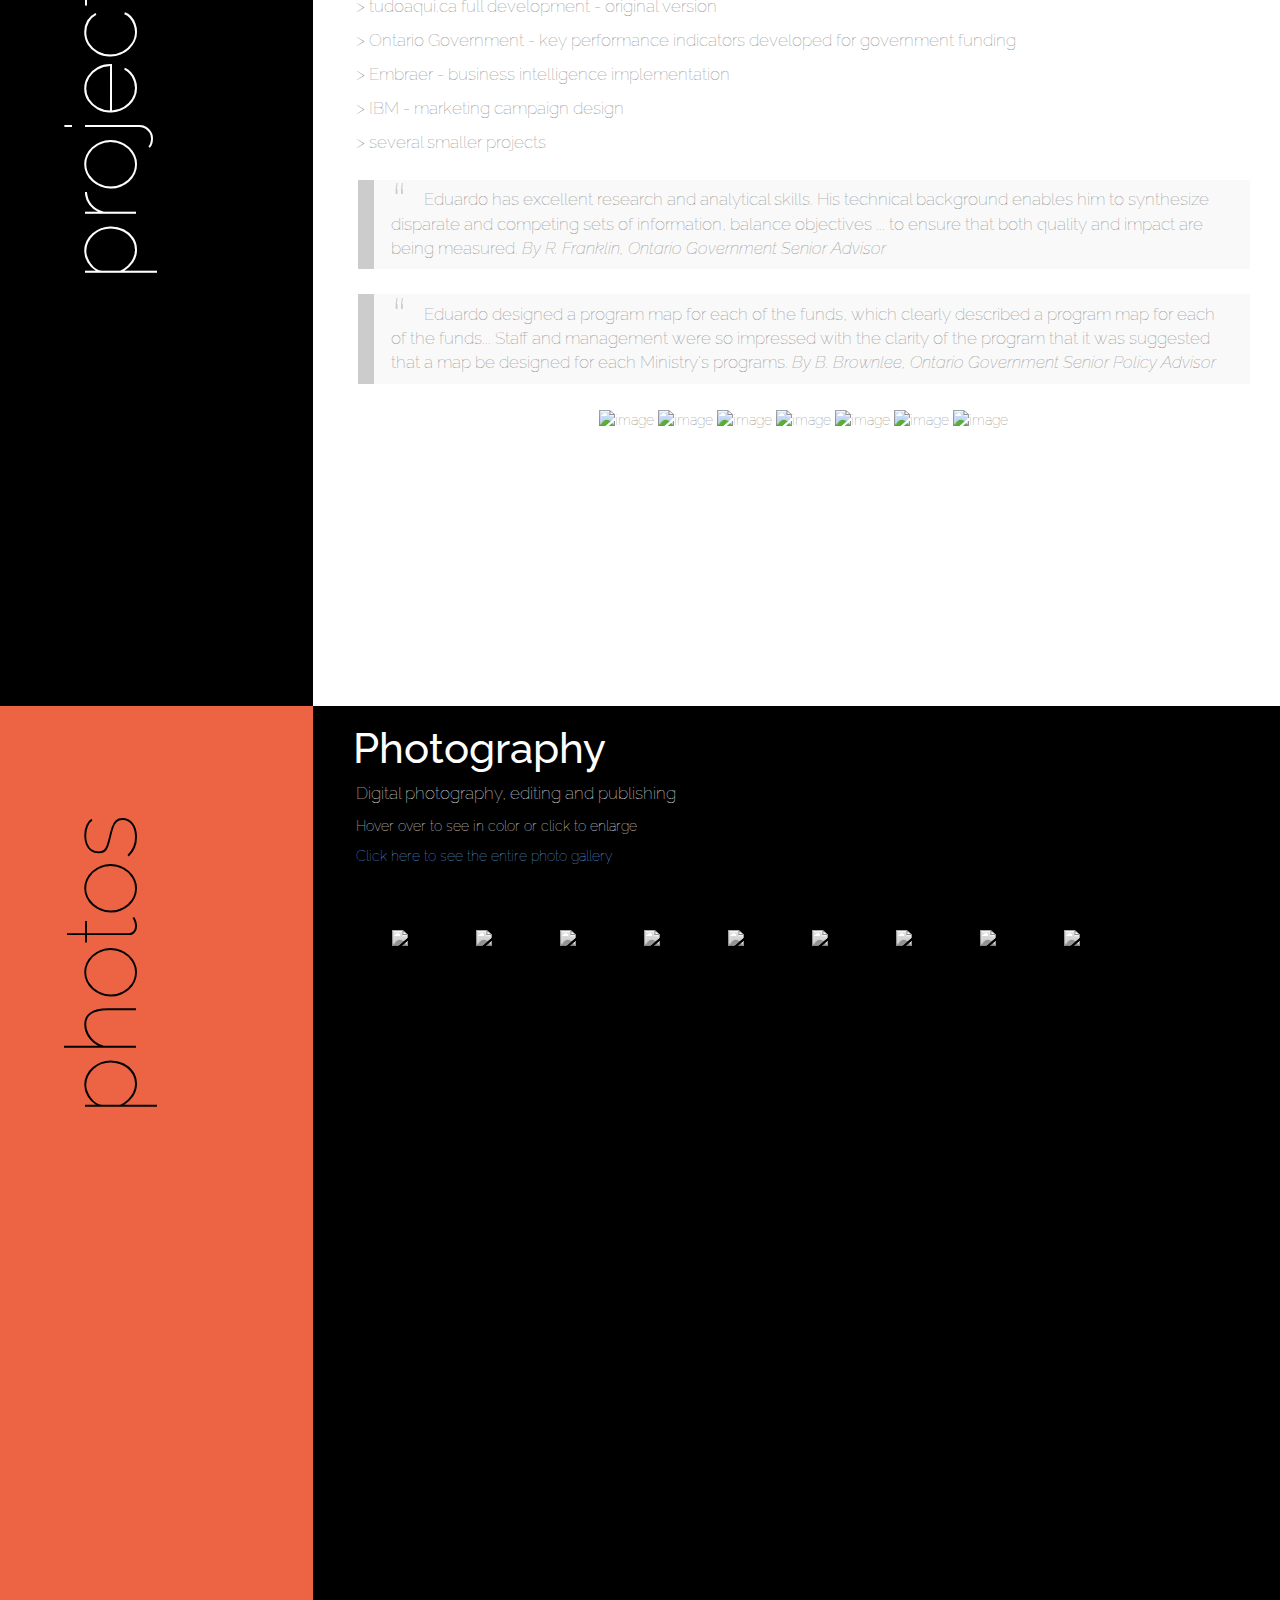
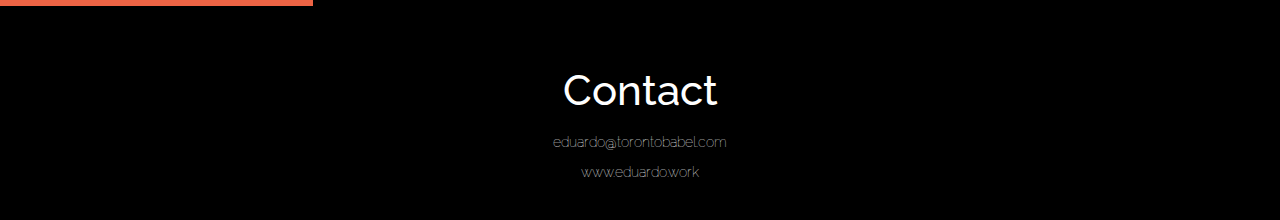
==== commit d0386821: "More examples added" ====
--- a/index.html
+++ b/index.html
@@ -127,8 +127,8 @@
 							  <p class="keywords">> Practical experience and academic knowledge: George Brown certification</p>
 							  <p class="keywords">> UX Strategy and Information Architecture</p>
 							  
-							  <p class="keywords">> Strategy > Scope > Structure > Skeleton > Surface</p>
-							  <p class="keywords">> UI/UX software - Sketch, Photoshop, Illustrator, Lightroom and others</p>	
+							  <p class="keywords">> App Mobile Design</p>
+							  <p class="keywords">> UI/UX software - Sketch, InVision, Photoshop, Illustrator, Lightroom and others</p>	
 							  
 							  <p class="keywords">> Usability Testing</p>								  	
 							  <p class="keywords">> Knowledge of several UX techniques</p>					     	
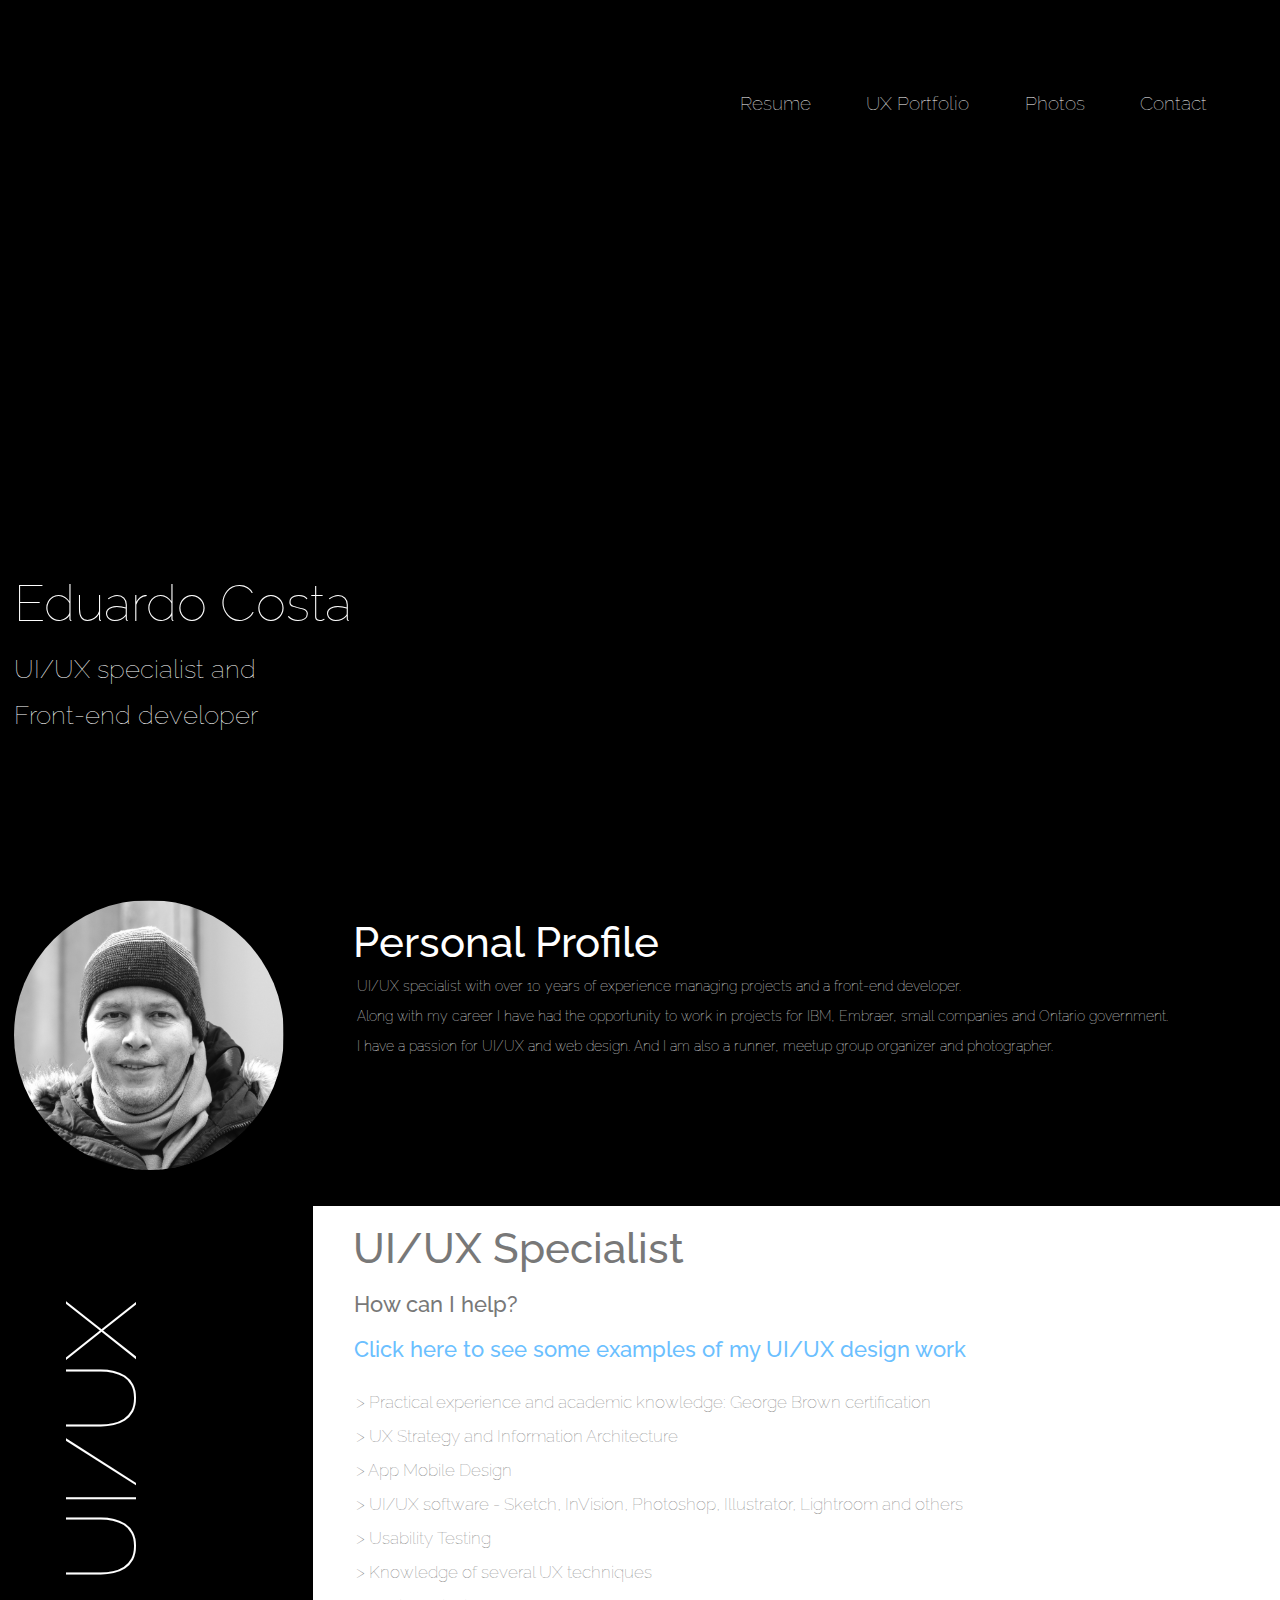
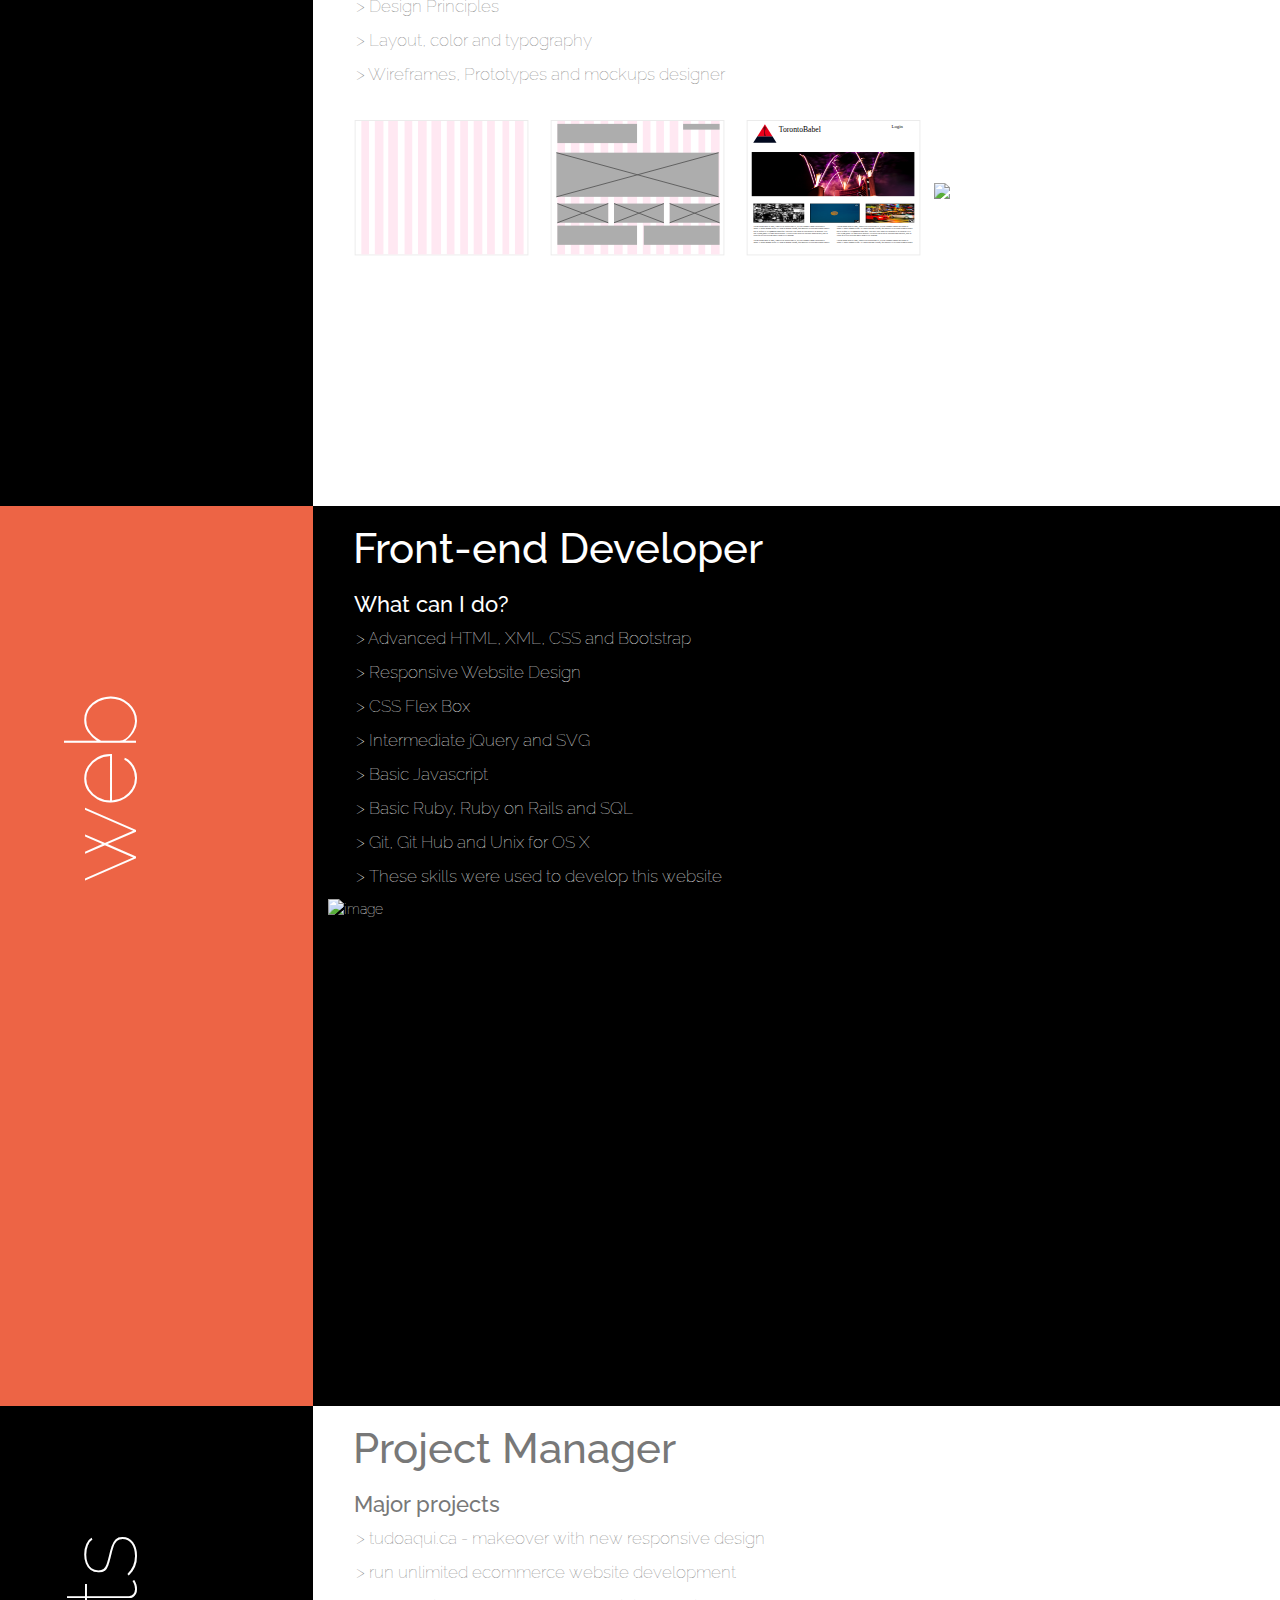
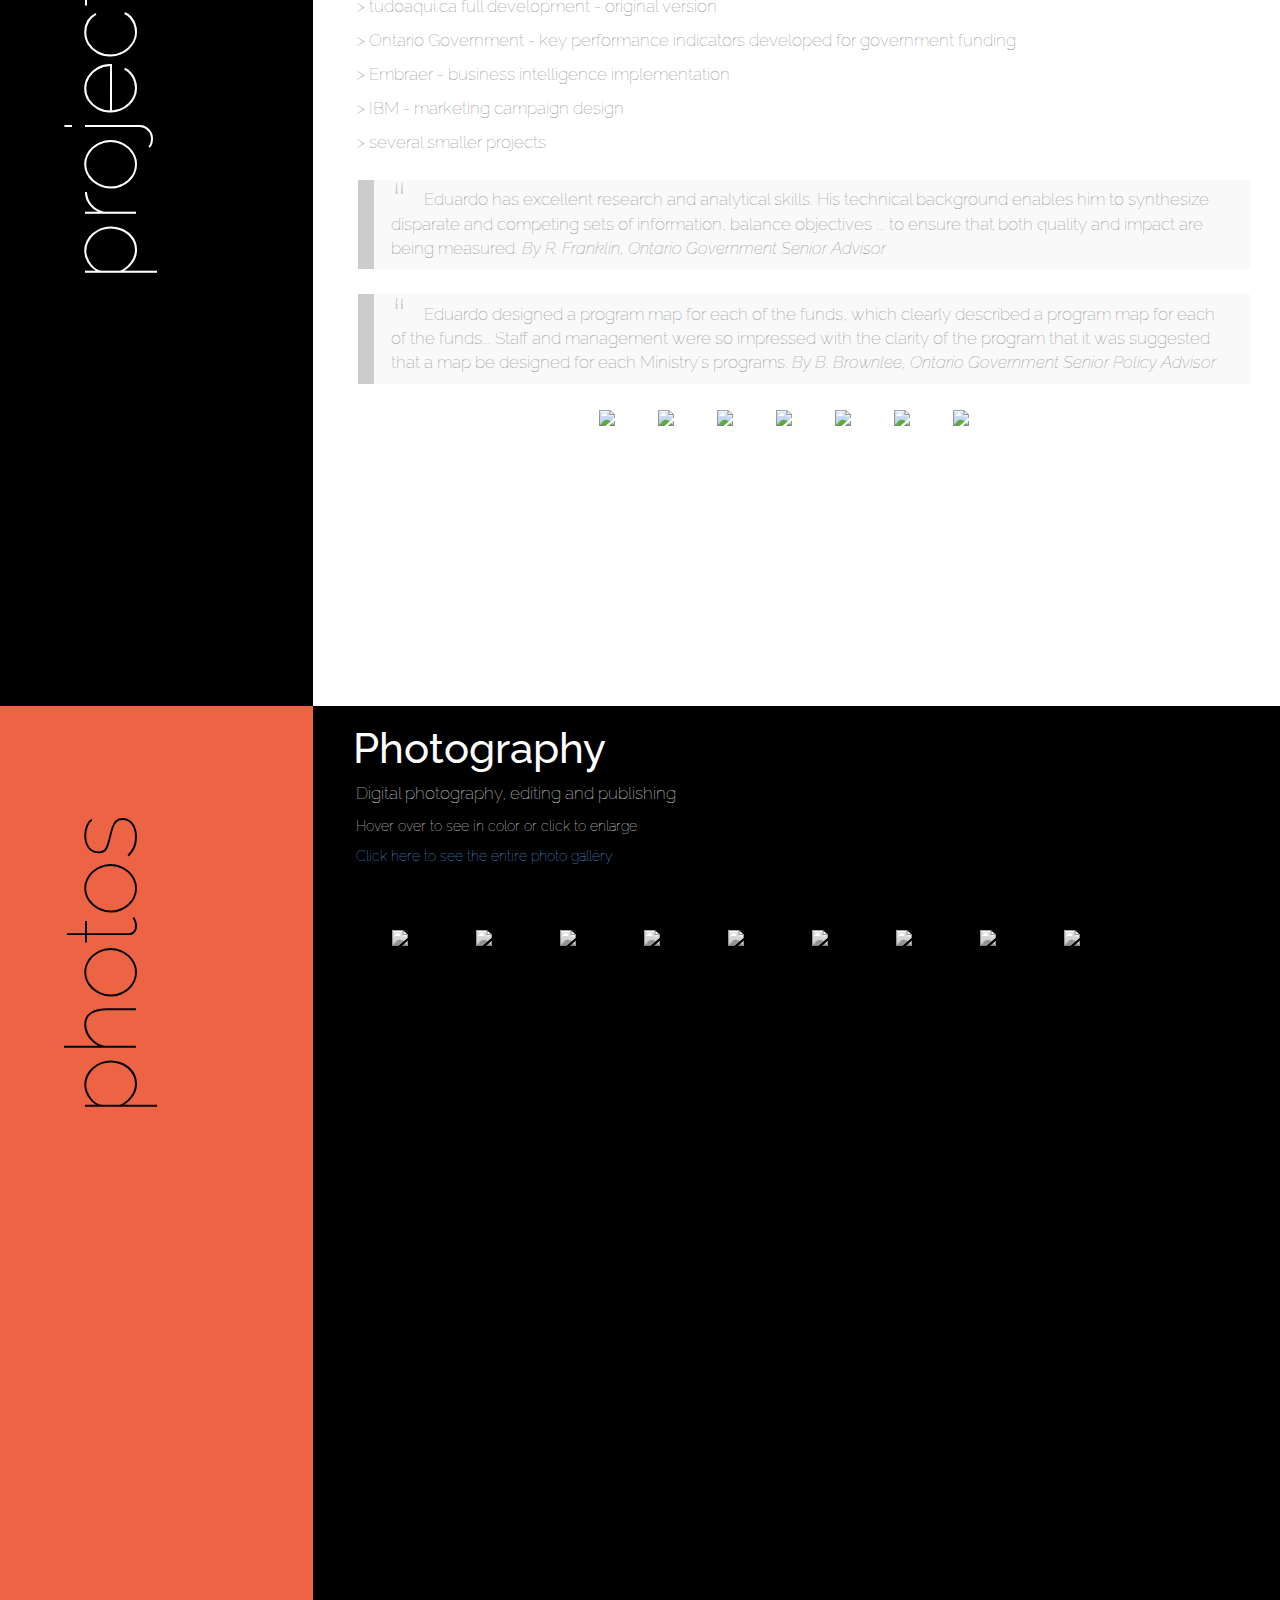
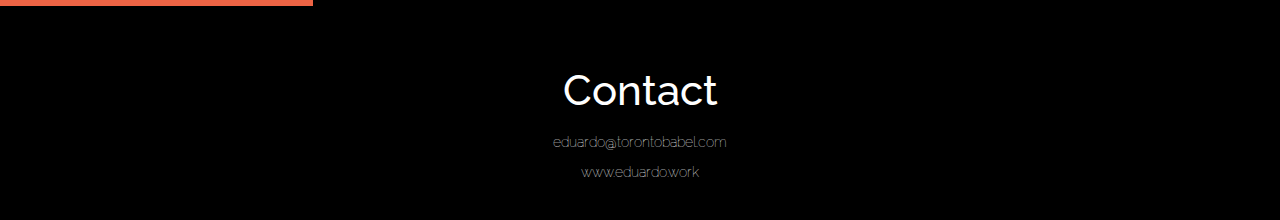
==== commit 8f0f4b6a: "UX portfolio added. Many changes" ====
--- a/index.html
+++ b/index.html
@@ -67,7 +67,8 @@
 	<div class="navBAR">
 		<div class="row">
 			<div class="navLink"><a href="resume.html">Resume</a></div>		
-			<div class="navLink"><a href="photography.html">Photos</a></div>
+			<div class="navLink"><a href="examples.html">UX Portfolio</a></div>
+			<div class="navLink"><a href="photography.html">Photos</a></div>			
 			<div class="navLink"><a href="#contact">Contact</a></div> 		
 		</div>
 	</div> 
@@ -122,7 +123,9 @@
 		<div class="col-md-9" id="page-UX"> 	
 		 
 	        			<h2>UI/UX Specialist</h2>
-							  <h3>How can I help?</h3>
+							 <h3>How can I help?</h3>
+							 
+							 <h3 id="examples"><a href="examples.html"> Click here to see some examples of my UI/UX design work</a></h3>
 		</br>
 							  <p class="keywords">> Practical experience and academic knowledge: George Brown certification</p>
 							  <p class="keywords">> UX Strategy and Information Architecture</p>
@@ -137,11 +140,12 @@
 							  <p class="keywords">> Layout, color and typography</p>						  
 							  <p class="keywords">> Wireframes, Prototypes and mockups designer</p>
 							  
-							  <h3 id="examples"><a href="examples.html"> Click here to see some examples of my UI/UX design work</a></h3>
+
 							  
-							  <img id="wireframe" src="assets/images/wireframe.svg" alt="image">
-							  <img id="wireframe2" src="assets/images/wireframe2.svg" alt="image">
-							  <img id="prototype" src="assets/images/prototype.svg" alt="image">
+							  <a href="examples.html"><img id="wireframe" src="assets/images/wireframe.svg" alt="image"></a>
+							  <a href="examples.html"><img id="wireframe2" src="assets/images/wireframe2.svg" alt="image"></a>
+							  <a href="examples.html"><img id="prototype" src="assets/images/prototype.svg" alt="image"></a>
+							  <a href="examples.html"><img id="iphone" src="assets/examples/iphone.jpg" alt="image"></a>
 							  </br>
 				   		
 
@@ -226,18 +230,13 @@
 	        <blockquote>Eduardo designed a program map for each of the funds, which clearly described a program map for each of the funds... Staff and management were so impressed with the clarity of the program that it was suggested that a map be designed for each Ministry's programs. <cite>By B. Brownlee, Ontario Government Senior Policy Advisor</cite></blockquote>
 	       
 			<div class="row projectImagesGroup">
-				<img class="projectImages" src="assets/images/cardSorting.jpg" alt="image">
-				<img class="projectImages" src="assets/images/tudoaqui.png" alt="image">
-				<img class="projectImages" src="assets/images/icelandOne.png" alt="image">
-				<img class="projectImages" src="assets/images/calc.png" alt="image">
-				<img class="projectImages" src="assets/images/salao.png" alt="image">
-				<img class="projectImages" src="assets/images/wot.png" alt="image">
-				<img class="projectImages" src="assets/images/rununlimited.png" alt="image">				
-				
-				
-				
-				
-				
+				<a href="examples.html"><img class="projectImages" src="assets/images/cardSorting.jpg" alt="image"></a>
+				<a href="examples.html"><img class="projectImages" src="assets/images/tudoaqui.png" alt="image"></a>
+				<a href="examples.html"><img class="projectImages" src="assets/images/icelandOne.png" alt="image"></a>
+				<a href="examples.html"><img class="projectImages" src="assets/images/calc.png" alt="image"></a>
+				<a href="examples.html"><img class="projectImages" src="assets/images/salao.png" alt="image"></a>
+				<a href="examples.html"><img class="projectImages" src="assets/images/wot.png" alt="image"></a>
+				<a href="examples.html"><img class="projectImages" src="assets/images/rununlimited.png" alt="image"></a>					
 				
 			</div>
 	        
--- a/css/stylesIndex.css
+++ b/css/stylesIndex.css
@@ -42,8 +42,8 @@
     transition: 1s opacity;}
 
 /* =========NAVIGATION and PLAY===========	 */
-.navBAR {color:white; background-color: rgba(0, 0, 0, 0.7);  width: 45vw; z-index: 100; position: relative; top: -90vh; right: -55vw;}
-.navLink {display: inline; font-size: 1.5vw; padding-left: 7vw; padding-right: 0vw; padding-bottom: 1vh; color:white;}
+.navBAR {color:white; background-color: rgba(0, 0, 0, 0.7);  width: 65vw; z-index: 100; position: relative; top: -90vh; right: -55vw;}
+.navLink {display: inline; font-size: 1.5vw; padding-left: 4vw; padding-right: 0vw; padding-bottom: 1vh; color:white;}
 #playvid {display: block; position: relative; left: 75vw; top: -40vh; z-index: 3; margin:1em; font-size: 1.2em;}
 
 /* =========NAME AND TITLE===========	 */
@@ -83,8 +83,8 @@
 
 /* =========UI/UX SECTION===========	 */
 #wireframe {margin-left: 1.3em;}
-
-
+#wireframe, #wireframe2, #prototype {width: 15vw;}
+#iphone {width: 25vw;}
 
 /* unvisited link */
 #examples a:link {
@@ -259,7 +259,7 @@
 	video {display: none;}
 	#alternativeImage {display: block !important;}
 	#alternativeImage {position: relative; top: 0; left: 0; width: 100vw; height: auto;}
-	.navBAR {display: block; width: 75vw !important; z-index: 100; position: relative; top: -40vh; right: 0vw; padding-right: 10vw;}                                  
+	.navBAR {display: block; width: 80vw !important; z-index: 100; position: relative; top: -40vh; right: 0vw; padding-right: 10vw;}                                  
    	.navLink {font-size: 3vw;}	
    	#titles {top: -28vh !important; padding-bottom: 1em; width: 45vw;}  		
    	#namePro {font-size: 5vw;}
@@ -284,7 +284,7 @@
 	#photoInstruction {display: none;}
 	#photoInstruction2 {display: block;}
 	.photos {-webkit-filter: none; filter: none !important;}
-	#wireframe, #wireframe2, #prototype {display: none;}
+	#wireframe, #wireframe2, #prototype, #iphone {display: none;}
 
 }
 
@@ -295,7 +295,7 @@
 	video {display: none;}
 	#alternativeImage {display: block !important;}
 	#alternativeImage {position: relative; top: 0; left: 0; width: 100vw; height: 100vh;}
-	.navBAR {display: block; width: 65vw !important; z-index: 100; position: relative; top: -90vh; right: 0vw; padding-right: 10vw;}                                  
+	.navBAR {display: block; width: 80vw !important; z-index: 100; position: relative; top: -90vh; right: 0vw; padding-right: 10vw;}                                  
    	.navLink {font-size: 2.5vw;}
      #titles {top: -55vh !important; padding-bottom: 1em;}
     #playvid {display: none;}
@@ -314,7 +314,7 @@
 	#photoInstruction {display: none;}
 	#photoInstruction2 {display: block;}
 	.photos {-webkit-filter: none; filter: none !important;}
-
+	#iphone {width: 18vw;}
 
 }
 
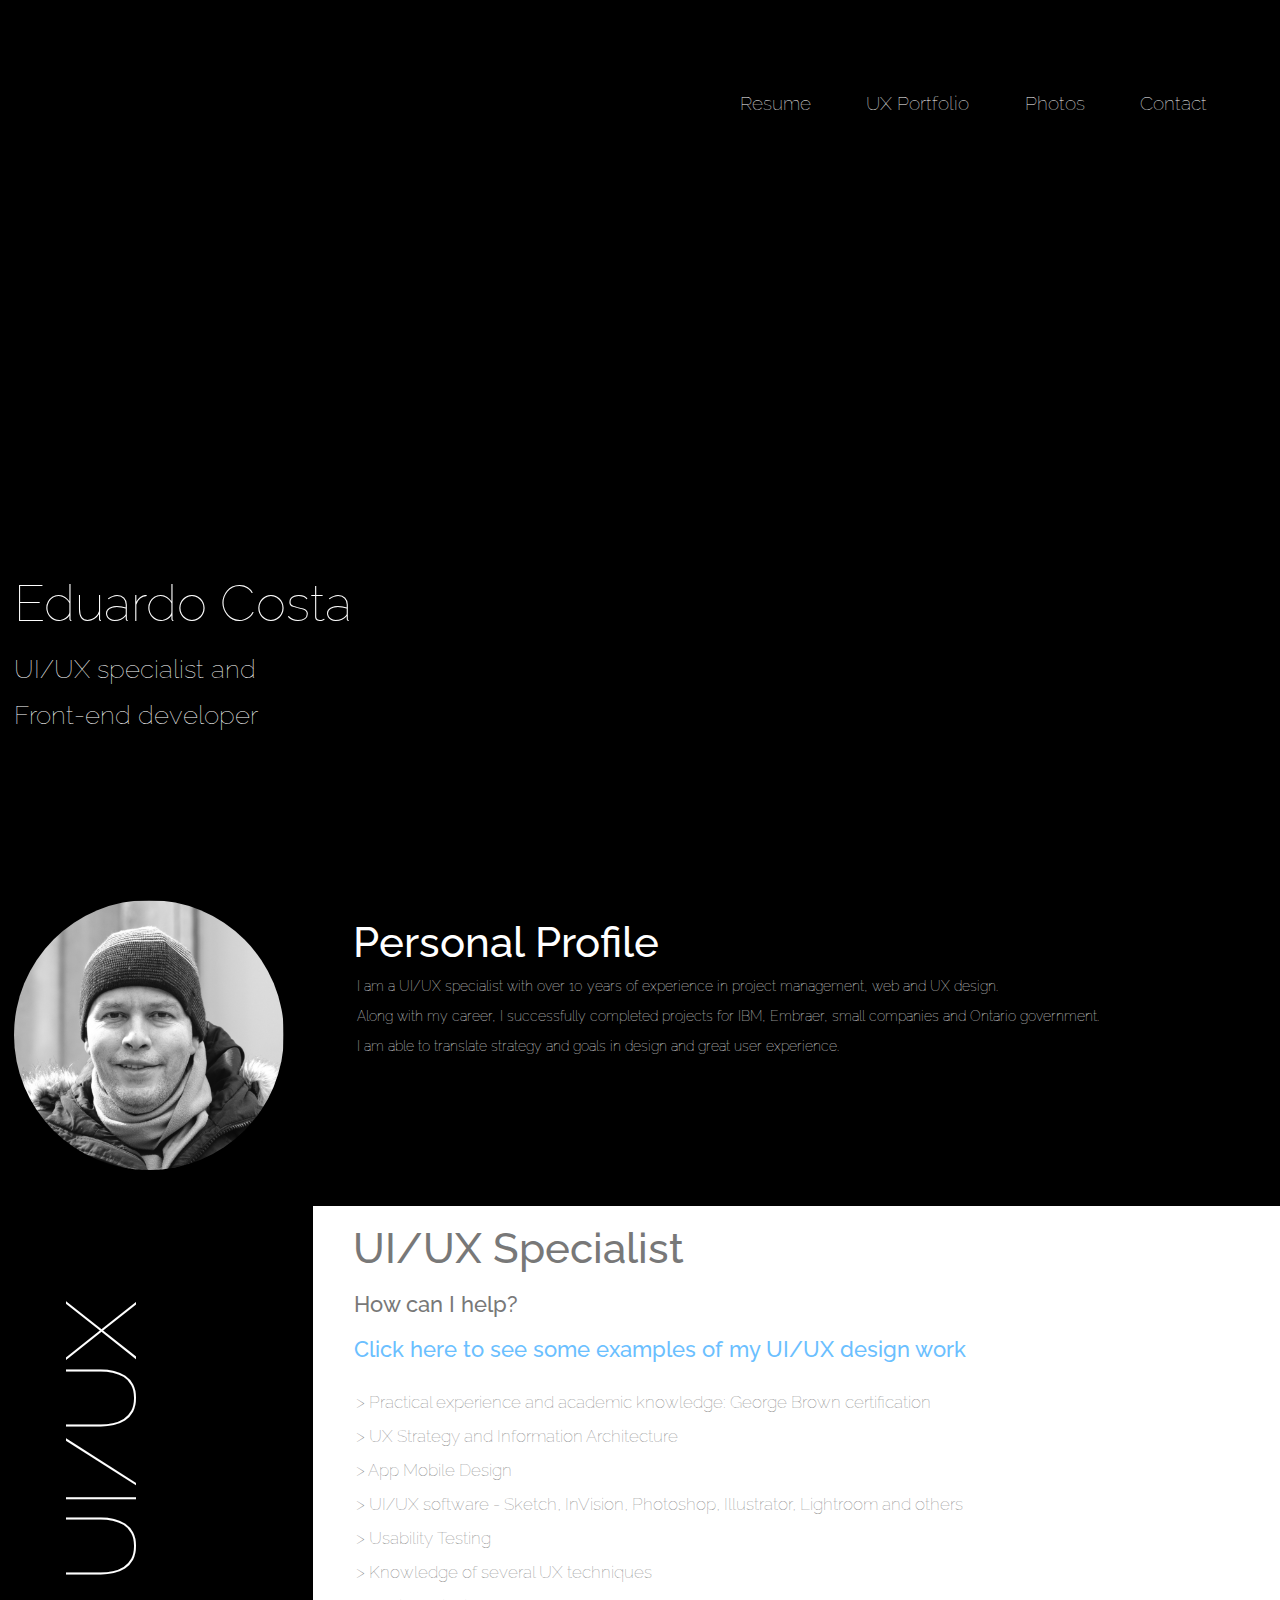
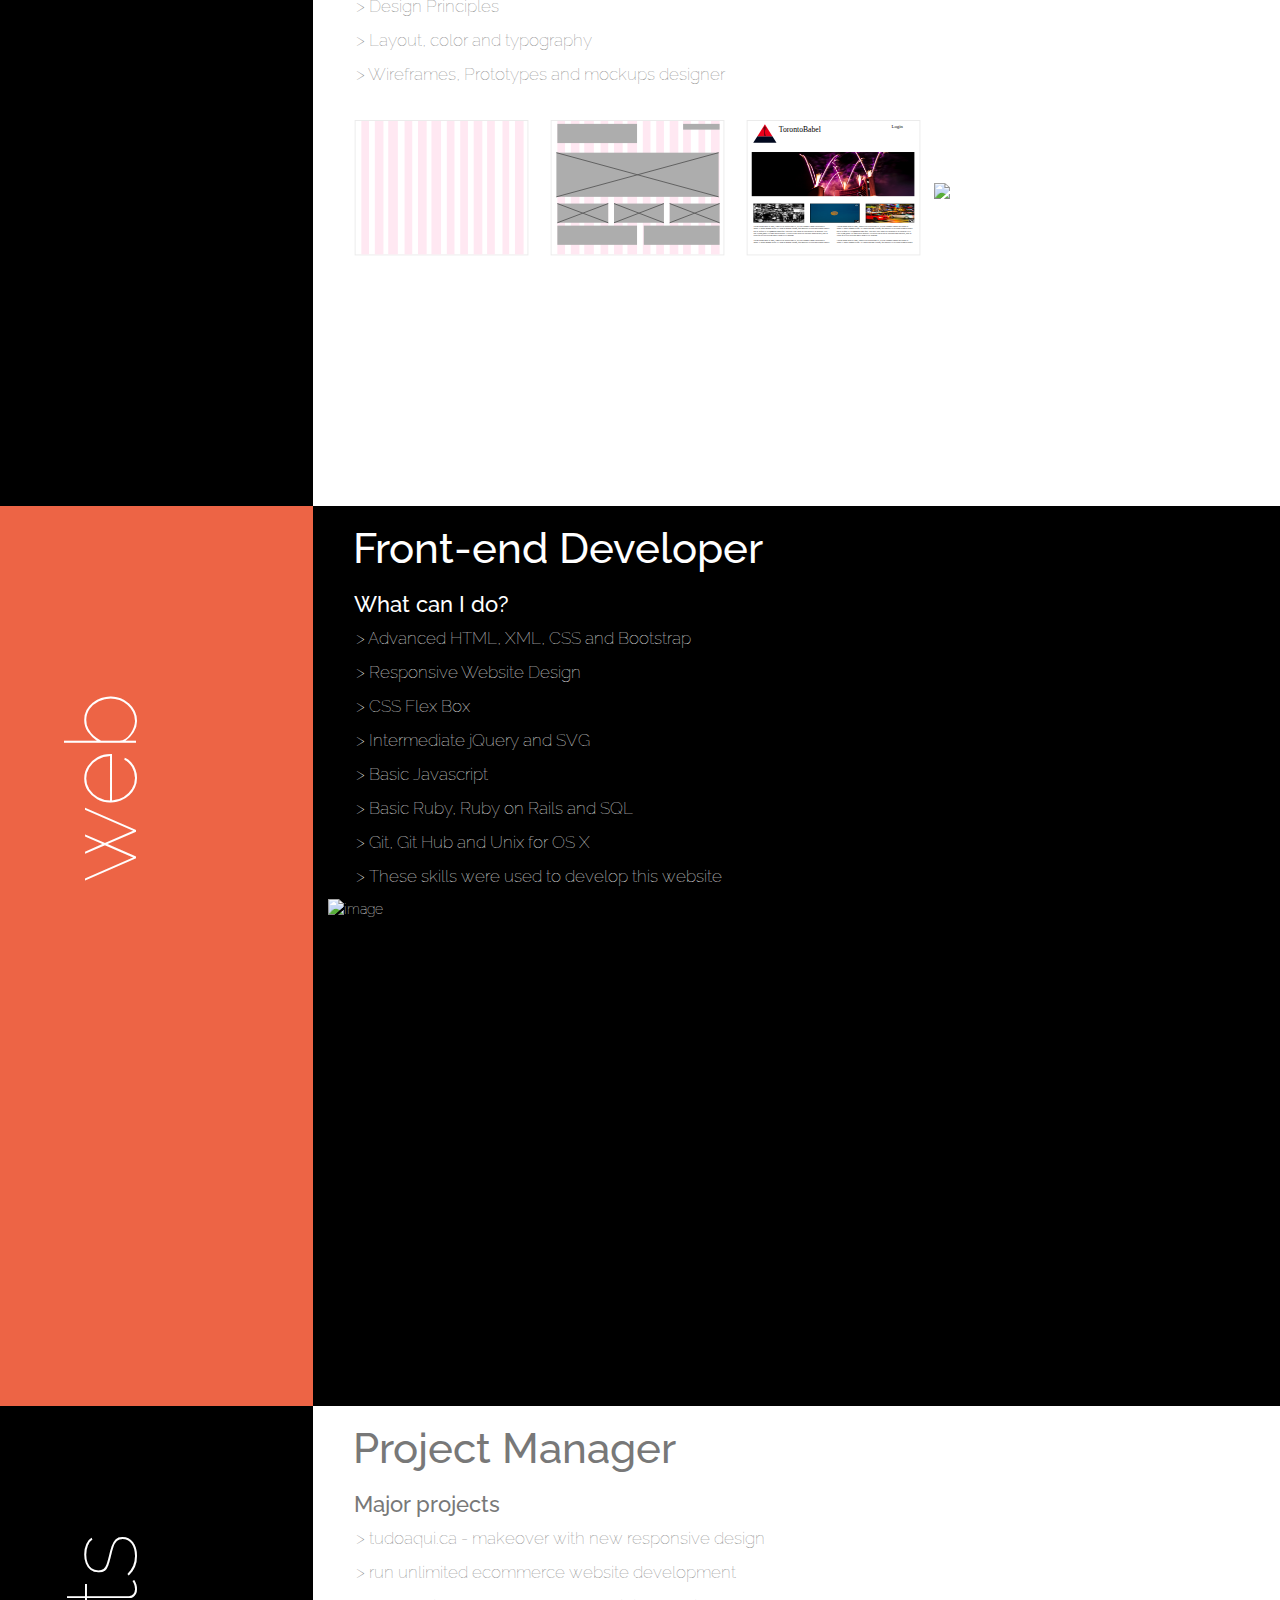
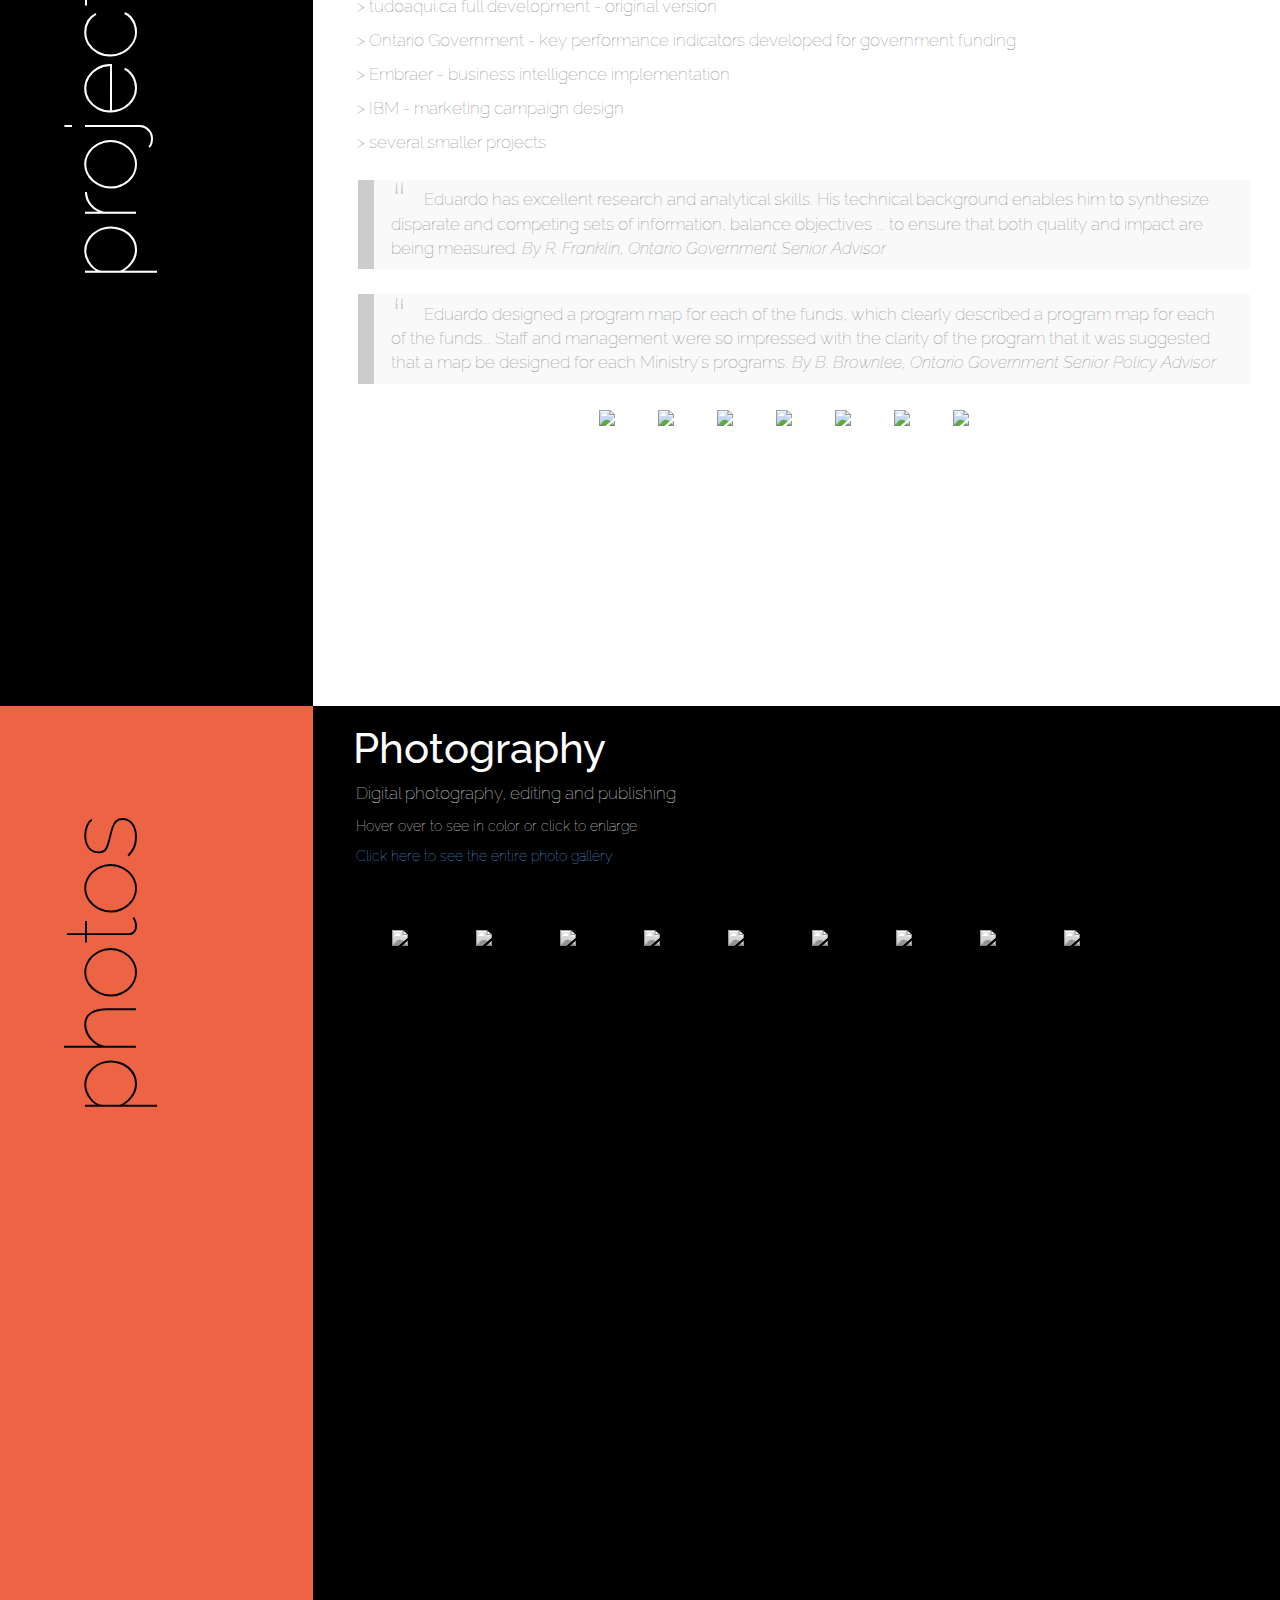
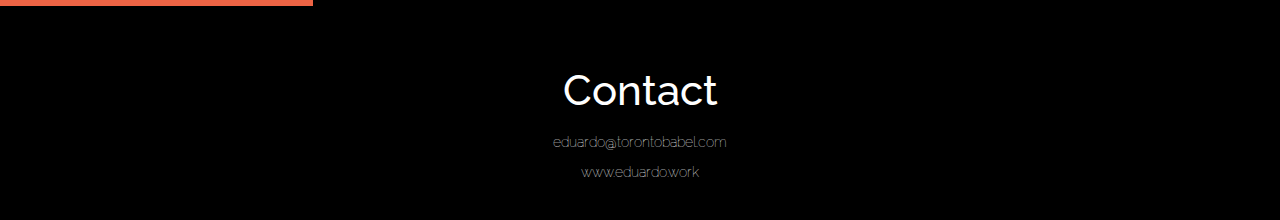
==== commit 7c26d932: "Descrition changed" ====
--- a/index.html
+++ b/index.html
@@ -94,9 +94,12 @@
 		<div class="col-md-9" id="page-profile">
 			<h2>Personal Profile</h2> 
 				<div class="profileText"> 
-					<p>UI/UX specialist with over 10 years of experience managing projects and a front-end developer.</p>
-					<p>Along with my career I have had the opportunity to work in projects for IBM, Embraer, small companies and Ontario government.</p>
-					<p>I have a passion for UI/UX and web design. And I am also a runner, meetup group organizer and photographer.</p> 
+					<p>I am a UI/UX specialist with over 10 years of experience in project management, web and UX design.</p>
+					<p>Along with my career, I successfully completed projects for IBM, Embraer, small companies and Ontario government.</p>
+					<p>I am able to translate strategy and goals in design and great user experience.</p> 
+					
+					
+			
 	        	</div>
 	    </div> 
     </div> 
